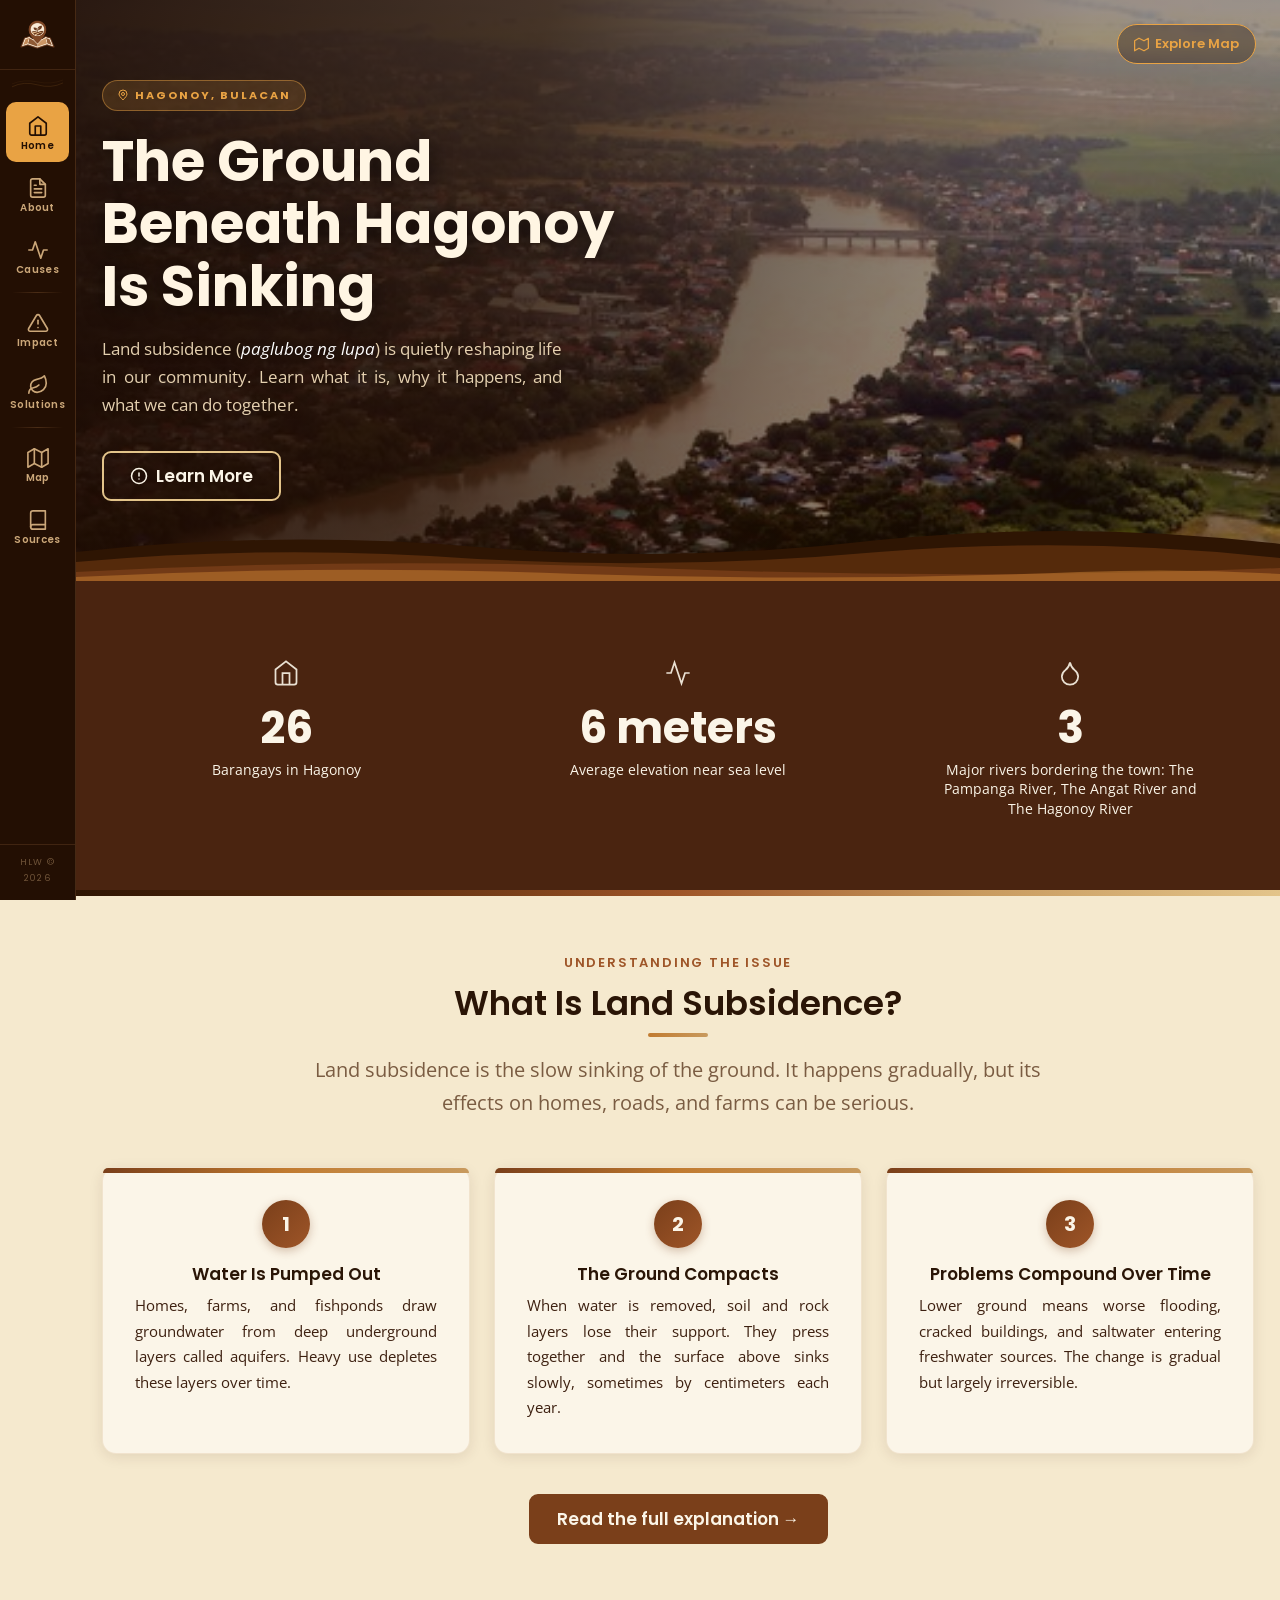
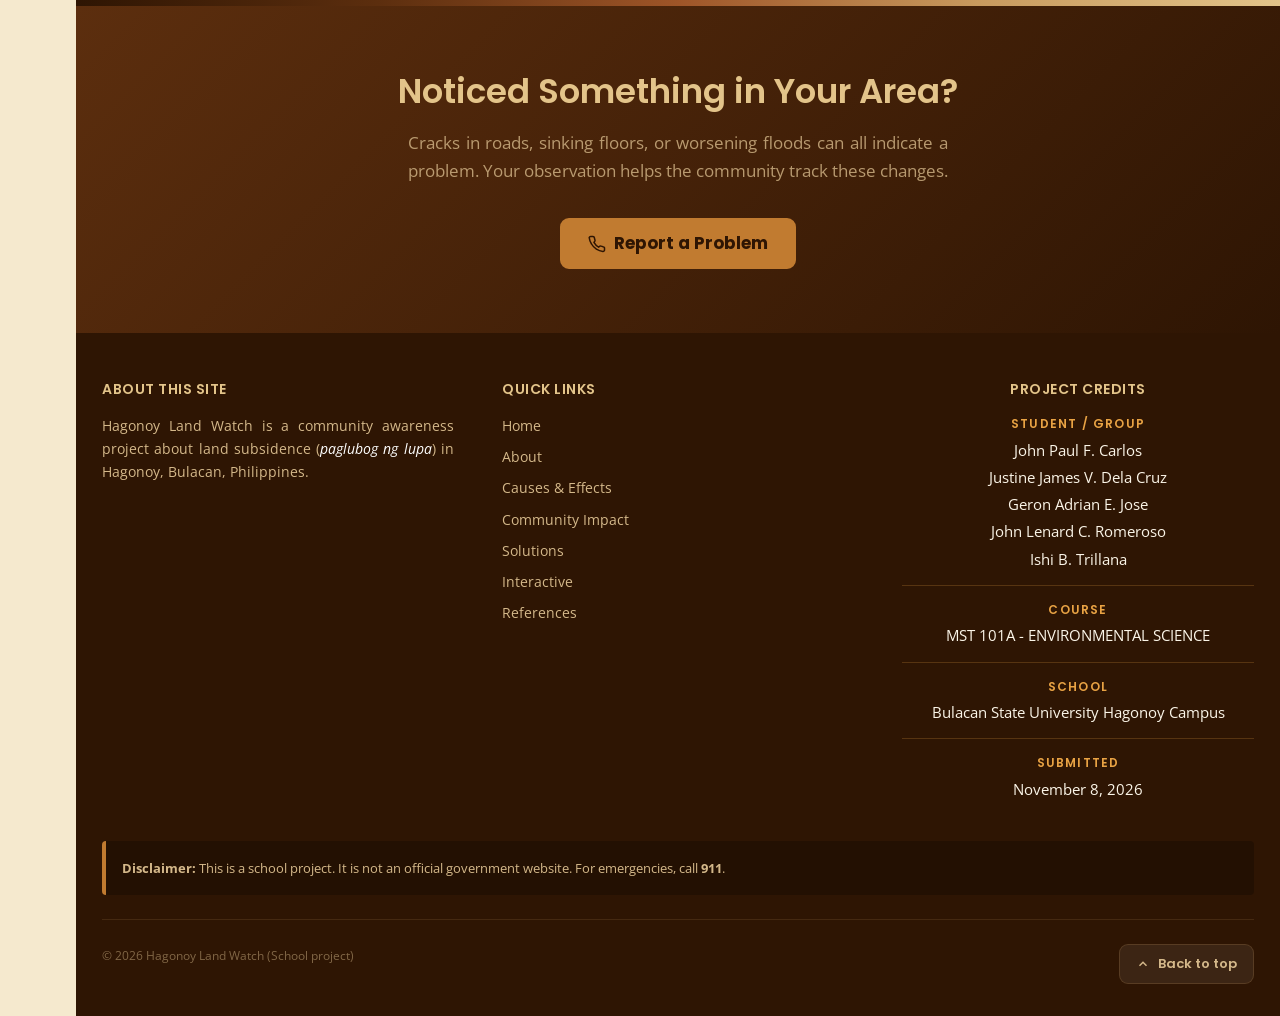
==== index.html @ 9269ed56 "Initial commit of Hagonoy Land Watch" ====
<!DOCTYPE html>
<html lang="en">

<head>
  <meta charset="UTF-8">
  <meta name="viewport" content="width=device-width, initial-scale=1.0">
  <meta name="description"
    content="Learn about land subsidence in Hagonoy, Bulacan, including barangay vulnerability, causes, community impact, and solutions.">
  <meta property="og:title" content="Hagonoy Land Watch">
  <meta property="og:description"
    content="A community awareness site about land subsidence (paglubog ng lupa) in Hagonoy, Bulacan. School project.">
  <meta property="og:type" content="website">
  <title>Home (Hagonoy Land Watch)</title>
 <link rel="icon" type="image/png" href="assets/icon.png">
  <link rel="preconnect" href="https://fonts.googleapis.com">
  <link rel="preconnect" href="https://fonts.gstatic.com" crossorigin>
  <link
    href="https://fonts.googleapis.com/css2?family=Open+Sans:ital,wght@0,400;0,600;0,700;1,400&family=Poppins:wght@500;600;700&display=swap"
    rel="stylesheet">
  <link rel="stylesheet" href="css/base.css">
  <link rel="stylesheet" href="css/layout.css">
  <link rel="stylesheet" href="css/components.css">
  <link rel="stylesheet" href="css/pages.css">
  <style>
    .quick-facts-band .quick-facts {
      display: grid !important;
      grid-template-columns: repeat(3, minmax(0, 1fr));
      gap: 32px;
      justify-content: center;
      justify-items: center;
      align-items: start;
      text-align: center;
      max-width: 1000px;
      margin-inline: auto;
    }

    .quick-facts-band .quick-fact-item {
      display: flex !important;
      flex-direction: column;
      align-items: center;
      justify-content: flex-start;
      text-align: center;
      width: 100%;
      margin: 0;
    }

    .quick-facts-band .quick-fact-icon {
      display: flex;
      justify-content: center;
      align-items: center;
      margin-inline: auto;
    }

    .quick-facts-band .quick-fact-number,
    .quick-facts-band .quick-fact-label {
      display: block;
      width: 100%;
      text-align: center;
    }

    .quick-facts-band .quick-fact-label {
      max-width: 280px;
      margin-inline: auto;
    }

    @media (max-width: 767px) {
      .quick-facts-band .quick-facts {
        grid-template-columns: 1fr;
        gap: 28px;
      }
    }

    .section-header--center,
    .section-header--center h2,
    .section-header--center .eyebrow {
      text-align: center;
    }

    .section-header--center .lead,
    .section-header--center .lead--wide {
      max-width: 760px;
      margin-inline: auto;
      text-align: center;
    }

    .section-header--center .amber-bar {
      margin-inline: auto;
    }

    .site-footer .footer-col--credits,
    .site-footer .footer-col--credits .footer-heading,
    .site-footer .footer-col--credits .footer-credits,
    .site-footer .footer-col--credits .footer-credits dt,
    .site-footer .footer-col--credits .footer-credits dd {
      text-align: center !important;
    }

    .site-footer .footer-col--credits .credit-name {
      display: block;
      margin: 0 0 4px;
    }

    .site-footer .footer-col--credits .credit-name:last-child {
      margin-bottom: 0;
    }
  </style>
</head>

<body>
  <a class="skip-link" href="#main-content">Skip to main content</a>

  <nav class="site-nav-rail" aria-label="Main navigation">
    <a href="index.html" class="nav-rail-brand" aria-label="Hagonoy Land Watch (Home)">
   <img class="nav-rail-brand-icon" src="assets/icon.png" alt="" width="40" height="40">
        <rect x="4" y="22" width="24" height="4" rx="2" fill="#7A3F1A" />
        <rect x="4" y="17" width="24" height="4" rx="2" fill="#9E5528" />
        <rect x="4" y="12" width="24" height="4" rx="2" fill="#C17B30" />
        <path d="M8 12 Q16 4 24 12" stroke="#E9A344" stroke-width="1.5" fill="none" stroke-linecap="round" />
        <path d="M11 12 Q16 7 21 12" stroke="#E9A344" stroke-width="1" fill="none" stroke-linecap="round"
          opacity="0.6" />
      </svg>
      <span class="nav-rail-brand-text">Hagonoy<br>Land Watch</span>
    </a>

    <div class="nav-rail-geo" aria-hidden="true">
      <svg viewBox="0 0 56 12" fill="none" xmlns="http://www.w3.org/2000/svg">
        <path d="M2 9 Q14 3 28 7 Q42 11 54 5" stroke="#E9A344" stroke-width="0.7" opacity="0.5" fill="none" />
        <path d="M2 6 Q14 1 28 4 Q42 7 54 2" stroke="#E9A344" stroke-width="0.5" opacity="0.3" fill="none" />
      </svg>
    </div>

    <div class="nav-rail-items">
      <a href="index.html" class="nav-rail-item" aria-current="page" aria-label="Home">
        <svg width="22" height="22" viewBox="0 0 24 24" fill="none" stroke="currentColor" stroke-width="1.8"
          stroke-linecap="round" stroke-linejoin="round" aria-hidden="true" focusable="false">
          <path d="M3 9l9-7 9 7v11a2 2 0 0 1-2 2H5a2 2 0 0 1-2-2z" />
          <polyline points="9 22 9 12 15 12 15 22" />
        </svg>
        <span class="nav-rail-label">Home</span>
      </a>
      <a href="about.html" class="nav-rail-item" aria-label="About Land Subsidence">
        <svg width="22" height="22" viewBox="0 0 24 24" fill="none" stroke="currentColor" stroke-width="1.8"
          stroke-linecap="round" stroke-linejoin="round" aria-hidden="true" focusable="false">
          <path d="M14 2H6a2 2 0 0 0-2 2v16a2 2 0 0 0 2 2h12a2 2 0 0 0 2-2V8z" />
          <polyline points="14 2 14 8 20 8" />
          <line x1="16" y1="13" x2="8" y2="13" />
          <line x1="16" y1="17" x2="8" y2="17" />
          <polyline points="10 9 9 9 8 9" />
        </svg>
        <span class="nav-rail-label">About</span>
      </a>
      <a href="causes-effects.html" class="nav-rail-item" aria-label="Causes and Effects">
        <svg width="22" height="22" viewBox="0 0 24 24" fill="none" stroke="currentColor" stroke-width="1.8"
          stroke-linecap="round" stroke-linejoin="round" aria-hidden="true" focusable="false">
          <polyline points="22 12 18 12 15 21 9 3 6 12 2 12" />
        </svg>
        <span class="nav-rail-label">Causes</span>
      </a>
      <div class="nav-rail-divider" aria-hidden="true"></div>
      <a href="community-impact.html" class="nav-rail-item" aria-label="Community Impact">
        <svg width="22" height="22" viewBox="0 0 24 24" fill="none" stroke="currentColor" stroke-width="1.8"
          stroke-linecap="round" stroke-linejoin="round" aria-hidden="true" focusable="false">
          <path d="M10.29 3.86L1.82 18a2 2 0 0 0 1.71 3h16.94a2 2 0 0 0 1.71-3L13.71 3.86a2 2 0 0 0-3.42 0z" />
          <line x1="12" y1="9" x2="12" y2="13" />
          <line x1="12" y1="17" x2="12.01" y2="17" />
        </svg>
        <span class="nav-rail-label">Impact</span>
      </a>
      <a href="solutions.html" class="nav-rail-item" aria-label="Solutions">
        <svg width="22" height="22" viewBox="0 0 24 24" fill="none" stroke="currentColor" stroke-width="1.8"
          stroke-linecap="round" stroke-linejoin="round" aria-hidden="true" focusable="false">
          <path d="M11 20A7 7 0 0 1 9.8 6.1C15.5 5 17 4.48 19 2c1 2 2 4.18 2 8 0 5.5-4.78 10-10 10z" />
          <path d="M2 21c0-3 1.85-5.36 5.08-6C9.5 14.52 12 13 13 12" />
        </svg>
        <span class="nav-rail-label">Solutions</span>
      </a>
      <div class="nav-rail-divider" aria-hidden="true"></div>
      <a href="interactive.html" class="nav-rail-item" aria-label="Interactive Map and Quiz">
        <svg width="22" height="22" viewBox="0 0 24 24" fill="none" stroke="currentColor" stroke-width="1.8"
          stroke-linecap="round" stroke-linejoin="round" aria-hidden="true" focusable="false">
          <polygon points="1 6 1 22 8 18 16 22 23 18 23 2 16 6 8 2 1 6" />
          <line x1="8" y1="2" x2="8" y2="18" />
          <line x1="16" y1="6" x2="16" y2="22" />
        </svg>
        <span class="nav-rail-label">Map</span>
      </a>
      <a href="references.html" class="nav-rail-item" aria-label="References and Sources">
        <svg width="22" height="22" viewBox="0 0 24 24" fill="none" stroke="currentColor" stroke-width="1.8"
          stroke-linecap="round" stroke-linejoin="round" aria-hidden="true" focusable="false">
          <path d="M4 19.5A2.5 2.5 0 0 1 6.5 17H20" />
          <path d="M6.5 2H20v20H6.5A2.5 2.5 0 0 1 4 19.5v-15A2.5 2.5 0 0 1 6.5 2z" />
        </svg>
        <span class="nav-rail-label">Sources</span>
      </a>
    </div>

    <div class="nav-rail-footer">
      <span class="nav-rail-footer-text">HLW © 2026</span>
    </div>
  </nav>

  <header class="site-topbar" role="banner">
    <div class="topbar-inner">
      <a href="index.html" class="topbar-site-name" aria-label="Hagonoy Land Watch (Home)">
        <svg width="24" height="24" viewBox="0 0 32 32" fill="none" aria-hidden="true" focusable="false">
          <rect x="4" y="22" width="24" height="4" rx="2" fill="#7A3F1A" />
          <rect x="4" y="17" width="24" height="4" rx="2" fill="#9E5528" />
          <rect x="4" y="12" width="24" height="4" rx="2" fill="#C17B30" />
          <path d="M8 12 Q16 4 24 12" stroke="#E9A344" stroke-width="1.5" fill="none" stroke-linecap="round" />
        </svg>
        Hagonoy Land Watch
      </a>
      <button class="nav-menu-btn" id="nav-menu-btn" aria-expanded="false" aria-controls="nav-drawer"
        aria-label="Open navigation menu">
        <svg width="18" height="18" viewBox="0 0 24 24" fill="none" stroke="currentColor" stroke-width="2"
          stroke-linecap="round" aria-hidden="true">
          <line x1="3" y1="6" x2="21" y2="6" />
          <line x1="3" y1="12" x2="21" y2="12" />
          <line x1="3" y1="18" x2="21" y2="18" />
        </svg>
        Menu
      </button>
    </div>
  </header>

  <div class="nav-drawer-overlay" id="nav-drawer-overlay" aria-hidden="true"></div>

  <nav class="nav-drawer" id="nav-drawer" aria-label="Main navigation" aria-hidden="true">
    <div class="nav-drawer-header">
      <a href="index.html" class="nav-drawer-brand" aria-label="Hagonoy Land Watch (Home)">
        <svg width="22" height="22" viewBox="0 0 32 32" fill="none" aria-hidden="true">
          <rect x="4" y="22" width="24" height="4" rx="2" fill="#7A3F1A" />
          <rect x="4" y="17" width="24" height="4" rx="2" fill="#9E5528" />
          <rect x="4" y="12" width="24" height="4" rx="2" fill="#C17B30" />
          <path d="M8 12 Q16 4 24 12" stroke="#E9A344" stroke-width="1.5" fill="none" />
        </svg>
        Hagonoy Land Watch
      </a>
      <button class="nav-drawer-close" id="nav-drawer-close" aria-label="Close navigation menu">
        <svg width="18" height="18" viewBox="0 0 24 24" fill="none" stroke="currentColor" stroke-width="2.2"
          stroke-linecap="round" aria-hidden="true">
          <line x1="18" y1="6" x2="6" y2="18" />
          <line x1="6" y1="6" x2="18" y2="18" />
        </svg>
      </button>
    </div>
    <div class="nav-drawer-items">
      <a href="index.html" class="nav-drawer-item" aria-current="page">
        <svg width="20" height="20" viewBox="0 0 24 24" fill="none" stroke="currentColor" stroke-width="1.8"
          stroke-linecap="round" stroke-linejoin="round" aria-hidden="true">
          <path d="M3 9l9-7 9 7v11a2 2 0 0 1-2 2H5a2 2 0 0 1-2-2z" />
          <polyline points="9 22 9 12 15 12 15 22" />
        </svg>
        Home
      </a>
      <a href="about.html" class="nav-drawer-item">
        <svg width="20" height="20" viewBox="0 0 24 24" fill="none" stroke="currentColor" stroke-width="1.8"
          stroke-linecap="round" stroke-linejoin="round" aria-hidden="true">
          <path d="M14 2H6a2 2 0 0 0-2 2v16a2 2 0 0 0 2 2h12a2 2 0 0 0 2-2V8z" />
          <polyline points="14 2 14 8 20 8" />
          <line x1="16" y1="13" x2="8" y2="13" />
          <line x1="16" y1="17" x2="8" y2="17" />
        </svg>
        About
      </a>
      <a href="causes-effects.html" class="nav-drawer-item">
        <svg width="20" height="20" viewBox="0 0 24 24" fill="none" stroke="currentColor" stroke-width="1.8"
          stroke-linecap="round" stroke-linejoin="round" aria-hidden="true">
          <polyline points="22 12 18 12 15 21 9 3 6 12 2 12" />
        </svg>
        Causes
      </a>
      <a href="community-impact.html" class="nav-drawer-item">
        <svg width="20" height="20" viewBox="0 0 24 24" fill="none" stroke="currentColor" stroke-width="1.8"
          stroke-linecap="round" stroke-linejoin="round" aria-hidden="true">
          <path d="M10.29 3.86L1.82 18a2 2 0 0 0 1.71 3h16.94a2 2 0 0 0 1.71-3L13.71 3.86a2 2 0 0 0-3.42 0z" />
          <line x1="12" y1="9" x2="12" y2="13" />
          <line x1="12" y1="17" x2="12.01" y2="17" />
        </svg>
        Impact
      </a>
      <a href="solutions.html" class="nav-drawer-item">
        <svg width="20" height="20" viewBox="0 0 24 24" fill="none" stroke="currentColor" stroke-width="1.8"
          stroke-linecap="round" stroke-linejoin="round" aria-hidden="true">
          <path d="M11 20A7 7 0 0 1 9.8 6.1C15.5 5 17 4.48 19 2c1 2 2 4.18 2 8 0 5.5-4.78 10-10 10z" />
          <path d="M2 21c0-3 1.85-5.36 5.08-6C9.5 14.52 12 13 13 12" />
        </svg>
        Solutions
      </a>
      <a href="interactive.html" class="nav-drawer-item">
        <svg width="20" height="20" viewBox="0 0 24 24" fill="none" stroke="currentColor" stroke-width="1.8"
          stroke-linecap="round" stroke-linejoin="round" aria-hidden="true">
          <polygon points="1 6 1 22 8 18 16 22 23 18 23 2 16 6 8 2 1 6" />
          <line x1="8" y1="2" x2="8" y2="18" />
          <line x1="16" y1="6" x2="16" y2="22" />
        </svg>
        Map &amp; Quiz
      </a>
      <a href="references.html" class="nav-drawer-item">
        <svg width="20" height="20" viewBox="0 0 24 24" fill="none" stroke="currentColor" stroke-width="1.8"
          stroke-linecap="round" stroke-linejoin="round" aria-hidden="true">
          <path d="M4 19.5A2.5 2.5 0 0 1 6.5 17H20" />
          <path d="M6.5 2H20v20H6.5A2.5 2.5 0 0 1 4 19.5v-15A2.5 2.5 0 0 1 6.5 2z" />
        </svg>
        Sources
      </a>
    </div>
    <div class="nav-drawer-footer">Hagonoy Land Watch (School Project)</div>
  </nav>

  <main id="main-content">

    <section class="hero home-hero" aria-label="Introduction">
      <div class="hero-bg-image" aria-hidden="true">
        <img src="images/hagonoy-aerial.jpg" alt="" loading="eager">
      </div>

      <div class="hero-bg-overlay" aria-hidden="true"></div>

      <div class="hero-contours" aria-hidden="true"></div>

      <div class="hero-corner-cta">
        <a href="interactive.html#vulnerability-map" class="btn btn-cta btn-sm">
          <svg width="15" height="15" viewBox="0 0 24 24" fill="none" stroke="currentColor" stroke-width="2"
            stroke-linecap="round" stroke-linejoin="round" aria-hidden="true">
            <polygon points="1 6 1 22 8 18 16 22 23 18 23 2 16 6 8 2 1 6" />
          </svg>
          Explore Map
        </a>
      </div>

      <div class="container">
        <div class="hero-content">
          <span class="hero-tag">
            <svg width="12" height="12" viewBox="0 0 24 24" fill="none" stroke="currentColor" stroke-width="2"
              aria-hidden="true">
              <circle cx="12" cy="10" r="3" />
              <path d="M12 21.7C17.3 17 20 13 20 10a8 8 0 1 0-16 0c0 3 2.7 6.9 8 11.7z" />
            </svg>
            Hagonoy, Bulacan
          </span>
          <h1>The Ground Beneath Hagonoy Is Sinking</h1>
          <p class="lead">Land subsidence (<span lang="fil" style="color:#ffffff;">paglubog ng lupa</span>) is quietly reshaping life in our
            community. Learn what it is, why it happens, and what we can do together.</p>
          <div class="hero-actions">

            <a href="about.html" class="btn btn-outline-white">
              <svg width="18" height="18" viewBox="0 0 24 24" fill="none" stroke="currentColor" stroke-width="2"
                stroke-linecap="round" stroke-linejoin="round" aria-hidden="true" focusable="false">
                <circle cx="12" cy="12" r="10" />
                <line x1="12" y1="8" x2="12" y2="12" />
                <line x1="12" y1="16" x2="12.01" y2="16" />
              </svg>
              Learn More
            </a>
          </div>
        </div>
      </div>

      <div class="hero-terrain" aria-hidden="true">
        <svg viewBox="0 0 1200 80" preserveAspectRatio="none" xmlns="http://www.w3.org/2000/svg">
          <path d="M0,80 L0,50 Q200,28 400,45 Q600,62 800,38 Q1000,18 1200,42 L1200,80 Z" fill="#2E1503" />
          <path d="M0,80 L0,60 Q200,42 400,57 Q600,68 800,50 Q1000,34 1200,56 L1200,80 Z" fill="#5C2E0E"
            opacity="0.85" />
          <path d="M0,80 L0,70 Q300,54 600,67 Q900,78 1200,66 L1200,80 Z" fill="#7A3F1A" opacity="0.80" />
          <path d="M0,80 L0,75 Q250,62 500,72 Q750,80 1000,70 Q1100,66 1200,72 L1200,80 Z" fill="#C17B30"
            opacity="0.55" />
        </svg>
      </div>
    </section>

    <section class="quick-facts-band" aria-label="Key facts about Hagonoy">
      <div class="container">
        <div class="quick-facts" role="list">
          <div class="quick-fact-item fade-in" role="listitem">
            <div class="quick-fact-icon" aria-hidden="true">
              <svg width="28" height="28" viewBox="0 0 24 24" fill="none" stroke="currentColor" stroke-width="1.5">
                <path d="M3 9l9-7 9 7v11a2 2 0 0 1-2 2H5a2 2 0 0 1-2-2z" />
                <polyline points="9 22 9 12 15 12 15 22" />
              </svg>
            </div>
            <span class="quick-fact-number">26</span>
            <span class="quick-fact-label">Barangays in Hagonoy</span>
          </div>
          <div class="quick-fact-item fade-in" role="listitem">
            <div class="quick-fact-icon" aria-hidden="true">
              <svg width="28" height="28" viewBox="0 0 24 24" fill="none" stroke="currentColor" stroke-width="1.5">
                <polyline points="22 12 18 12 15 21 9 3 6 12 2 12" />
              </svg>
            </div>
            <span class="quick-fact-number">6 meters</span>
            <span class="quick-fact-label">Average elevation near sea level</span>
          </div>
          <div class="quick-fact-item fade-in" role="listitem">
            <div class="quick-fact-icon" aria-hidden="true">
              <svg width="28" height="28" viewBox="0 0 24 24" fill="none" stroke="currentColor" stroke-width="1.5">
                <path
                  d="M12 22a7 7 0 0 0 7-7c0-2-1-3.9-3-5.5s-3.5-4-4-6.5c-.5 2.5-2 4.9-4 6.5C6 11.1 5 13 5 15a7 7 0 0 0 7 7z" />
              </svg>
            </div>
            <span class="quick-fact-number">3</span>
            <span class="quick-fact-label">Major rivers bordering the town: The Pampanga River, The Angat River and The Hagonoy River</span>
          </div>
        </div>
      </div>
    </section>

    <span class="soil-divider" aria-hidden="true"></span>

    <section class="section bg-parchment" aria-labelledby="what-is-heading">
      <div class="container">
        <div class="section-header section-header--center">
          <span class="eyebrow">Understanding the issue</span>
          <h2 id="what-is-heading">What Is Land Subsidence?</h2>
          <span class="amber-bar" aria-hidden="true"></span>
          <p class="lead lead--wide">Land subsidence is the slow sinking of the ground. It happens gradually, but its
            effects on homes, roads, and farms can be serious.</p>
        </div>
        <div class="steps-grid">
          <div class="step-card fade-in">
            <span class="step-number" aria-hidden="true">1</span>
            <h3>Water Is Pumped Out</h3>
            <p>Homes, farms, and fishponds draw groundwater from deep underground layers called aquifers. Heavy use
              depletes these layers over time.</p>
          </div>
          <div class="step-card fade-in">
            <span class="step-number" aria-hidden="true">2</span>
            <h3>The Ground Compacts</h3>
            <p>When water is removed, soil and rock layers lose their support. They press together and the surface above
              sinks slowly, sometimes by centimeters each year.</p>
          </div>
          <div class="step-card fade-in">
            <span class="step-number" aria-hidden="true">3</span>
            <h3>Problems Compound Over Time</h3>
            <p>Lower ground means worse flooding, cracked buildings, and saltwater entering freshwater sources. The
              change is gradual but largely irreversible.</p>
          </div>
        </div>
        <div style="text-align:center;margin-top:var(--sp-40,40px);">
          <a href="about.html" class="btn btn-primary">Read the full explanation →</a>
        </div>
      </div>
    </section>

    <span class="soil-divider" aria-hidden="true"></span>

    <section class="cta-band" aria-labelledby="cta-heading">
      <div class="container">
        <h2 id="cta-heading">Noticed Something in Your Area?</h2>
        <p>Cracks in roads, sinking floors, or worsening floods can all indicate a problem. Your observation helps the
          community track these changes.</p>
        <a href="interactive.html#report" class="btn btn-cta">
          <svg width="18" height="18" viewBox="0 0 24 24" fill="none" stroke="currentColor" stroke-width="2"
            stroke-linecap="round" stroke-linejoin="round" aria-hidden="true" focusable="false">
            <path
              d="M22 16.92v3a2 2 0 0 1-2.18 2 19.79 19.79 0 0 1-8.63-3.07A19.5 19.5 0 0 1 4.69 12 19.79 19.79 0 0 1 1.6 3.44 2 2 0 0 1 3.57 2h3a2 2 0 0 1 2 1.72c.127.96.361 1.903.7 2.81a2 2 0 0 1-.45 2.11L7.91 9.91a16 16 0 0 0 6.29 6.29l.91-.91a2 2 0 0 1 2.11-.45c.907.339 1.85.573 2.81.7A2 2 0 0 1 22 16.92z" />
          </svg>
          Report a Problem
        </a>
      </div>
    </section>

  </main>

  <footer class="site-footer" role="contentinfo">
    <div class="container">
      <div class="footer-grid">
        <div class="footer-col">
          <h3>About This Site</h3>
          <p>Hagonoy Land Watch is a community awareness project about land subsidence (<span lang="fil">paglubog ng
              lupa</span>) in Hagonoy, Bulacan, Philippines.</p>
        </div>
        <div class="footer-col">
          <h3>Quick Links</h3>
          <ul>
            <li><a href="index.html">Home</a></li>
            <li><a href="about.html">About</a></li>
            <li><a href="causes-effects.html">Causes &amp; Effects</a></li>
            <li><a href="community-impact.html">Community Impact</a></li>
            <li><a href="solutions.html">Solutions</a></li>
            <li><a href="interactive.html">Interactive</a></li>
            <li><a href="references.html">References</a></li>
          </ul>
        </div>
        <div class="footer-col footer-col--credits">
          <h3 class="footer-heading">Project Credits</h3>
          <dl class="footer-credits">
            <dt>Student / Group</dt>
            <dd class="verify">
              <span class="credit-name">John Paul F. Carlos</span>
              <span class="credit-name">Justine James V. Dela Cruz</span>
              <span class="credit-name">Geron Adrian E. Jose</span>
              <span class="credit-name">John Lenard C. Romeroso</span>
              <span class="credit-name">Ishi B. Trillana</span>
            </dd>
            <dt>Course</dt>
            <dd class="verify">MST 101A - ENVIRONMENTAL SCIENCE</dd>
            <dt>School</dt>
            <dd class="verify">Bulacan State University Hagonoy Campus</dd>
            <dt>Submitted</dt>
            <dd class="verify">November 8, 2026</dd>
          </dl>
        </div>
      </div>
      <div class="footer-disclaimer" role="note">
        <strong>Disclaimer:</strong> This is a school project. It is not an official government website. For
        emergencies, call <strong>911</strong>.
      </div>
      <div class="footer-bottom">
        <p class="footer-copy">&copy; 2026 Hagonoy Land Watch (School project)</p>
        <a href="#main-content" class="back-to-top" aria-label="Back to top">
          <svg width="14" height="14" viewBox="0 0 24 24" fill="none" stroke="currentColor" stroke-width="2.5"
            aria-hidden="true" focusable="false">
            <polyline points="18 15 12 9 6 15" />
          </svg>
          Back to top
        </a>
      </div>
    </div>
  </footer>

  <script src="js/main.js" defer></script>
</body>

</html>
---- css/base.css ----
@import url('https://fonts.googleapis.com/css2?family=Open+Sans:ital,wght@0,400;0,600;0,700;1,400&family=Poppins:wght@500;600;700&display=swap');


:root {

  
  --color-soil-dark:       #2E1503;   
  --color-soil:            #5C2E0E;   
  --color-soil-warm:       #7A3F1A;   
  --color-clay:            #9E5528;   
  --color-sand:            #C89A5E;   
  --color-sand-light:      #E3C48A;   
  --color-sand-pale:       #EDD9A3;   
  --color-parchment:       #F5E9CE;   
  --color-cream:           #FBF5E8;   
  --color-white:           #FFFFFF;

  
  --color-terracotta:      #B5390A;
  --color-terracotta-deep: #8C2A06;
  --color-terracotta-tint: #F5DDD5;

  
  --color-earth-green:     #4A7C59;
  --color-green-mid:       #5D8A6A;
  --color-green-dark:      #3A6347;
  --color-green-tint:      #DFF0E4;


  --color-nav-bg:          #230F03;   
  --color-nav-border:      #6B4526;   
  --color-nav-text:        #CBA779;   
  --color-nav-icon:        #CBA779;   
  --color-nav-hover-bg:    rgba(233,163,68,0.10);
  --color-nav-active-bg:   #E9A344;   
  --color-nav-active-text: #230F03;   
  --color-page-bg:         #F6EBD2;   
  --color-hero-overlay:    rgba(35,15,3,0.55);
  --color-gold-bright:     #E9A344;
  --color-gold-dim:        #CBA779;

  
  --color-amber:           #C17B30;
  --color-amber-light:     #E9A344;   
  --color-amber-hover:     #B8711F;
  --color-amber-pressed:   #9A5E18;
  --color-amber-tint:      #F5E2C0;

  
  --color-risk-high:       #B5390A;
  --color-risk-moderate:   #C17B30;
  --color-risk-low:        #4A7C59;
  --color-risk-none:       #7A6A58;

  
  --color-text-dark:       #2A1506;   
  --color-text-body:       #3D2010;   
  --color-text-muted:      #7A5C42;   
  --color-text-light:      #E3C48A;   
  --color-text-footer:     #D4B88A;

  
  --color-input-border:    #9E7050;
  --color-error:           #B42318;
  --color-neutral:         #7A6A58;
  --color-verify-bg:       #FFFF99;
  --color-verify-border:   #C8A800;
  --color-sand-border:     #C89A5E;

  
  --color-mist-blue:       #E6F1F5;

  
  --focus-ring-light:      3px solid #C17B30;
  --focus-ring-dark:       3px solid #DFA255;
  --focus-offset:          2px;

  
  --font-heading:  'Poppins', Arial, sans-serif;
  --font-body:     'Open Sans', Arial, sans-serif;

  
  --fs-hero-h1:    clamp(32px, 5vw, 54px);
  --fs-page-h1:    clamp(28px, 3.5vw, 42px);
  --fs-h2:         clamp(24px, 3vw, 34px);
  --fs-h3:         clamp(18px, 2vw, 22px);
  --fs-card-title: clamp(17px, 1.5vw, 20px);
  --fs-body:       17px;
  --fs-lead:       clamp(17px, 1.8vw, 20px);
  --fs-eyebrow:    13px;
  --fs-btn:        clamp(16px, 1.5vw, 17px);
  --fs-nav:        10px;         
  --fs-stat:       clamp(34px, 3.5vw, 44px);
  --fs-helper:     14px;

  
  --sp-4:    4px;
  --sp-8:    8px;
  --sp-10:   10px;
  --sp-12:   12px;
  --sp-14:   14px;
  --sp-16:   16px;
  --sp-20:   20px;
  --sp-24:   24px;
  --sp-32:   32px;
  --sp-40:   40px;
  --sp-48:   48px;
  --sp-64:   64px;
  --sp-80:   80px;

  
  --sec-pad:       72px;
  --sec-pad-tab:   52px;
  --sec-pad-mob:   36px;

  
  --container-max:   1200px;
  --container-pad:   24px;

  
  --nav-rail-w:      76px;       
  --nav-rail-w-exp:  240px;      
  --topbar-h:        56px;       
  --bottomnav-h:     0px;        
  --subnav-h:        52px;
  --scroll-offset:   88px;

  
  --card-radius:     14px;
  --radius-card:     14px;   
  --card-shadow:     0 3px 14px rgba(61,32,10,0.10);
  --shadow-card:     0 3px 14px rgba(61,32,10,0.10);  
  --card-shadow-hover: 0 7px 22px rgba(61,32,10,0.17);

  
  --btn-radius:      9px;
  --btn-pad-y:       13px;
  --btn-pad-x:       26px;
  --btn-min-h:       48px;

  
  --input-radius:    9px;
  --input-border:    2px solid var(--color-input-border);
  --input-min-h:     48px;

  
  --trans-hover:     0.2s ease;
  --trans-fade:      0.4s ease;

  
  --amber-bar-w:  60px;
  --amber-bar-h:  4px;
}


@media (prefers-reduced-motion: reduce) {
  :root { --trans-hover: 0s; --trans-fade: 0s; }
  *, *::before, *::after {
    animation-duration: 0.01ms !important;
    transition-duration: 0.01ms !important;
    scroll-behavior: auto !important;
  }
}
@media (prefers-reduced-motion: no-preference) {
  html { scroll-behavior: smooth; }
}


*, *::before, *::after { box-sizing: border-box; margin: 0; padding: 0; }
html { font-size: 100%; -webkit-text-size-adjust: 100%; }
body {
  font-family: var(--font-body);
  font-size: var(--fs-body);
  color: var(--color-text-body);
  background-color: var(--color-parchment);
  line-height: 1.7;
  -webkit-font-smoothing: antialiased;
  
  padding-left: var(--nav-rail-w);
  padding-top: 0;
  padding-bottom: 0;
  transition: padding-left 0.25s ease;
}

@media (max-width: 1023px) {
  body {
    padding-left: 0;
    padding-top: var(--topbar-h);
  }
}


.skip-link {
  position: fixed;
  top: -9999px;
  left: var(--sp-16);
  z-index: 9999;
  background: var(--color-soil);
  color: var(--color-cream);
  padding: var(--sp-8) var(--sp-24);
  border-radius: 0 0 var(--btn-radius) var(--btn-radius);
  font-family: var(--font-heading);
  font-weight: 600;
  font-size: 15px;
  text-decoration: none;
}
.skip-link:focus { top: var(--topbar-h); }


h1, h2, h3, h4, h5, h6 {
  font-family: var(--font-heading);
  line-height: 1.25;
  color: var(--color-text-dark);
}
h1 { font-size: var(--fs-page-h1); font-weight: 700; }
h2 { font-size: var(--fs-h2);      font-weight: 600; }
h3 { font-size: var(--fs-h3);      font-weight: 600; }

p { max-width: 70ch; margin-bottom: var(--sp-16); text-align: justify; }
p:last-child { margin-bottom: 0; }

.lead,
.section-intro,
.page-header-desc,
.solution-desc,
.callout,
.warning-item,
.ref-citation,
.footer-copy,
.footer-text,
.footer-disclaimer {
  text-align: justify;
}

a { color: var(--color-soil-warm); text-decoration: underline; transition: color var(--trans-hover); }
a:hover { color: var(--color-soil); }
a:focus-visible { outline: var(--focus-ring-light); outline-offset: var(--focus-offset); border-radius: 2px; }

ul, ol { padding-left: var(--sp-24); }
li { margin-bottom: var(--sp-8); }
img { max-width: 100%; height: auto; display: block; }


[lang="fil"] { font-style: italic; color: var(--color-text-muted); }


.eyebrow {
  display: block;
  font-family: var(--font-heading);
  font-size: var(--fs-eyebrow);
  font-weight: 600;
  letter-spacing: 1.8px;
  text-transform: uppercase;
  color: var(--color-clay);
  margin-bottom: var(--sp-8);
}


.amber-bar {
  display: block;
  width: var(--amber-bar-w);
  height: var(--amber-bar-h);
  background: linear-gradient(90deg, var(--color-amber), var(--color-sand));
  border-radius: 2px;
  margin: var(--sp-8) 0 var(--sp-16);
}
.section-header--center .amber-bar { margin-left: auto; margin-right: auto; }


.lead {
  font-size: var(--fs-lead);
  color: var(--color-text-muted);
  line-height: 1.65;
  max-width: 68ch;
}


.verify {
  background: var(--color-verify-bg);
  outline: 2px solid var(--color-verify-border);
  padding: 1px 4px;
  border-radius: 3px;
  font-weight: 600;
}


:focus-visible { outline: var(--focus-ring-light); outline-offset: var(--focus-offset); }


.sr-only {
  position: absolute; width: 1px; height: 1px;
  padding: 0; margin: -1px; overflow: hidden;
  clip: rect(0,0,0,0); white-space: nowrap; border: 0;
}


[id] { scroll-margin-top: var(--scroll-offset); }


.img-placeholder {
  width: 100%;
  background: linear-gradient(135deg, var(--color-sand-pale) 0%, var(--color-parchment) 50%, var(--color-sand) 100%);
  border: 2px dashed var(--color-sand);
  border-radius: var(--card-radius);
  display: flex;
  flex-direction: column;
  align-items: center;
  justify-content: center;
  gap: var(--sp-8);
  color: var(--color-text-muted);
  font-family: var(--font-heading);
  font-size: 13px;
  font-weight: 500;
  text-align: center;
  padding: var(--sp-24);
  position: relative;
  overflow: hidden;
}


.img-placeholder-icon {
  width: 40px; height: 40px;
  color: var(--color-sand);
  position: relative; z-index: 1;
}
.img-placeholder span { position: relative; z-index: 1; }
.img-placeholder small {
  font-size: 11px;
  color: var(--color-sand);
  position: relative; z-index: 1;
}


@media (max-width: 767px) {
  :root { --fs-body: 16px; --fs-lead: 17px; --container-pad: 16px; }
}
@media (max-width: 360px) {
  :root { --container-pad: 12px; }
}
---- css/layout.css ----
.container {
  width: 100%;
  max-width: var(--container-max);
  margin-inline: auto;
  padding-inline: var(--container-pad);
}


.section { padding-block: var(--sec-pad); }


.bg-parchment  { background-color: var(--color-parchment); }
.bg-cream      { background-color: var(--color-cream); }
.bg-sand-pale  { background-color: var(--color-sand-pale); }
.bg-amber-tint { background-color: var(--color-amber-tint); }
.bg-green-tint { background-color: var(--color-green-tint); }
.bg-soil       { background-color: var(--color-soil); }
.bg-soil-dark  { background-color: var(--color-soil-dark); }


.site-nav-rail {
  position: fixed;
  top: 0; left: 0; bottom: 0;
  width: var(--nav-rail-w);   
  z-index: 300;
  background: var(--color-nav-bg);
  border-right: 1px solid rgba(107,69,38,0.50);
  display: flex;
  flex-direction: column;
  align-items: center;
  padding: 0;
  overflow: hidden;
}
.site-nav-rail::-webkit-scrollbar { display: none; }

.nav-rail-brand {
  display: flex;
  align-items: center;
  justify-content: center;
  width: 100%;
  height: 70px;
  flex-shrink: 0;
  text-decoration: none;
  border-bottom: 1px solid rgba(107,69,38,0.40);
}
.nav-rail-brand:focus-visible { outline: 3px solid var(--color-gold-bright); outline-offset: -3px; }
.nav-rail-brand-icon { flex-shrink: 0; width: 36px; height: 36px; }
.nav-rail-brand-text { display: none; }

.nav-rail-geo {
  width: 100%;
  padding: 8px 10px 4px;
  flex-shrink: 0;
  opacity: 0.35;
}
.nav-rail-geo svg { width: 100%; height: auto; display: block; }

.nav-rail-items {
  flex: 1;
  width: 100%;
  display: flex;
  flex-direction: column;
  align-items: stretch;
  gap: 2px;
  padding: 8px 6px 0;
  overflow-y: auto;
  scrollbar-width: none;
}
.nav-rail-items::-webkit-scrollbar { display: none; }

.nav-rail-item {
  display: flex;
  flex-direction: column;
  align-items: center;
  justify-content: center;
  gap: 4px;
  padding: 10px 4px 8px;
  border-radius: 10px;
  text-decoration: none;
  color: var(--color-nav-text);
  font-family: var(--font-heading);
  transition: background 0.18s ease, color 0.18s ease;
  min-height: 60px;
}
.nav-rail-item svg {
  flex-shrink: 0;
  width: 22px; height: 22px;
}
.nav-rail-label {
  font-size: 10px;
  font-weight: 600;
  letter-spacing: 0.3px;
  text-align: center;
  line-height: 1;
  white-space: nowrap;
  opacity: 1;
}

.nav-rail-item:hover {
  background: rgba(233,163,68,0.12);
  color: var(--color-sand-light);
}
.nav-rail-item[aria-current="page"] {
  background: var(--color-nav-active-bg);
  color: var(--color-nav-active-text);
}
.nav-rail-item[aria-current="page"]:hover {
  background: var(--color-nav-active-bg);
  color: var(--color-nav-active-text);
}
.nav-rail-item[aria-current="page"] svg { color: var(--color-nav-active-text); }
.nav-rail-item:focus-visible {
  outline: 3px solid var(--color-gold-bright);
  outline-offset: -3px;
}


.nav-rail-footer {
  width: 100%;
  padding: 10px 6px 14px;
  border-top: 1px solid rgba(107,69,38,0.40);
  flex-shrink: 0;
  display: flex;
  align-items: center;
  justify-content: center;
}
.nav-rail-footer-text {
  font-size: 9px;
  font-family: var(--font-heading);
  color: rgba(203,167,121,0.45);
  text-transform: uppercase;
  letter-spacing: 1.2px;
  text-align: center;
}

.nav-rail-divider {
  width: calc(100% - 12px);
  height: 1px;
  background: linear-gradient(90deg, transparent, rgba(107,69,38,0.55), transparent);
  margin: 4px 6px;
  flex-shrink: 0;
}

.site-topbar {
  display: none; 
}
@media (max-width: 1023px) {
  .site-topbar {
    display: flex;
    position: fixed;
    top: 0; left: 0; right: 0;
    z-index: 300;
    height: var(--topbar-h);
    background: var(--color-nav-bg);
    align-items: center;
    box-shadow: 0 2px 12px rgba(0,0,0,0.4);
    border-bottom: 1px solid var(--color-nav-border);
  }
  
  .site-nav-rail { display: none; }
}

.topbar-inner {
  display: flex;
  align-items: center;
  justify-content: space-between;
  width: 100%;
  padding-inline: var(--container-pad);
}
.topbar-site-name {
  display: flex;
  align-items: center;
  gap: 9px;
  font-family: var(--font-heading);
  font-weight: 700;
  font-size: 15px;
  color: var(--color-sand-light);
  text-decoration: none;
  letter-spacing: 0.2px;
}
.topbar-site-name:hover { color: var(--color-cream); }
.topbar-site-name svg { flex-shrink: 0; }

.nav-menu-btn {
  display: flex;
  align-items: center;
  gap: 7px;
  background: rgba(233,163,68,0.12);
  border: 1.5px solid rgba(233,163,68,0.3);
  border-radius: 8px;
  padding: 8px 14px;
  font-family: var(--font-heading);
  font-size: 13px;
  font-weight: 600;
  color: var(--color-gold-dim);
  cursor: pointer;
  transition: background 0.18s, color 0.18s, border-color 0.18s;
}
.nav-menu-btn:hover { background: rgba(233,163,68,0.2); color: var(--color-gold-bright); border-color: rgba(233,163,68,0.5); }
.nav-menu-btn:focus-visible { outline: 3px solid var(--color-gold-bright); outline-offset: 2px; }

.nav-drawer {
  position: fixed;
  top: 0; left: 0; bottom: 0;
  width: 280px;
  z-index: 400;
  background: var(--color-nav-bg);
  border-right: 1px solid var(--color-nav-border);
  display: flex;
  flex-direction: column;
  transform: translateX(-100%);
  transition: transform 0.28s ease;
}
.nav-drawer.is-open { transform: translateX(0); }
@media (prefers-reduced-motion: reduce) {
  .nav-drawer { transition: none; }
}

.nav-drawer-overlay {
  position: fixed;
  inset: 0;
  z-index: 399;
  background: rgba(0,0,0,0.55);
  opacity: 0;
  pointer-events: none;
  transition: opacity 0.28s ease;
}
.nav-drawer-overlay.is-visible {
  opacity: 1;
  pointer-events: auto;
}
@media (prefers-reduced-motion: reduce) {
  .nav-drawer-overlay { transition: none; }
}

.nav-drawer-header {
  display: flex;
  align-items: center;
  justify-content: space-between;
  padding: 14px 16px;
  border-bottom: 1px solid rgba(107,69,38,0.45);
  flex-shrink: 0;
}
.nav-drawer-brand {
  display: flex;
  align-items: center;
  gap: 10px;
  font-family: var(--font-heading);
  font-size: 14px;
  font-weight: 700;
  color: var(--color-sand-light);
  text-decoration: none;
}
.nav-drawer-close {
  background: rgba(233,163,68,0.10);
  border: 1.5px solid rgba(107,69,38,0.4);
  border-radius: 8px;
  width: 38px; height: 38px;
  display: flex; align-items: center; justify-content: center;
  color: var(--color-gold-dim);
  cursor: pointer;
  transition: background 0.18s, color 0.18s;
  flex-shrink: 0;
}
.nav-drawer-close:hover { background: rgba(233,163,68,0.22); color: var(--color-gold-bright); }
.nav-drawer-close:focus-visible { outline: 3px solid var(--color-gold-bright); outline-offset: 2px; }


.nav-drawer-items {
  flex: 1;
  overflow-y: auto;
  padding: 12px 10px;
  display: flex;
  flex-direction: column;
  gap: 3px;
}
.nav-drawer-item {
  display: flex;
  align-items: center;
  gap: 14px;
  padding: 14px 16px;
  border-radius: 10px;
  text-decoration: none;
  color: var(--color-nav-text);
  font-family: var(--font-heading);
  font-size: 15px;
  font-weight: 600;
  transition: background 0.18s, color 0.18s;
}
.nav-drawer-item svg { flex-shrink: 0; width: 20px; height: 20px; }
.nav-drawer-item:hover { background: var(--color-nav-hover-bg); color: var(--color-sand-light); }
.nav-drawer-item[aria-current="page"] {
  background: var(--color-nav-active-bg);
  color: var(--color-nav-active-text);
}
.nav-drawer-item[aria-current="page"] svg { color: var(--color-nav-active-text); }
.nav-drawer-item:focus-visible { outline: 3px solid var(--color-gold-bright); outline-offset: -3px; }


.nav-drawer-footer {
  padding: 14px 16px;
  border-top: 1px solid rgba(107,69,38,0.45);
  font-size: 11.5px;
  color: rgba(203,167,121,0.5);
  font-family: var(--font-heading);
  text-transform: uppercase;
  letter-spacing: 1px;
  flex-shrink: 0;
}


.sub-nav {
  position: sticky;
  top: 0;
  z-index: 150;
  background: var(--color-soil);
  height: var(--subnav-h);
  display: flex;
  align-items: center;
  border-bottom: 2px solid rgba(200,154,94,0.25);
}
@media (max-width: 1023px) {
  .sub-nav { top: var(--topbar-h); }
}
.sub-nav-inner {
  display: flex;
  align-items: center;
  gap: 0;
  width: 100%;
  max-width: var(--container-max);
  margin-inline: auto;
  padding-inline: var(--container-pad);
  overflow-x: auto;
  -webkit-overflow-scrolling: touch;
  scrollbar-width: none;
}
.sub-nav-inner::-webkit-scrollbar { display: none; }
.sub-nav a {
  display: flex;
  align-items: center;
  gap: var(--sp-8);
  height: var(--subnav-h);
  padding-inline: var(--sp-16);
  font-family: var(--font-heading);
  font-size: 14px;
  font-weight: 500;
  color: rgba(227,196,138,0.7);
  text-decoration: none;
  border-bottom: 3px solid transparent;
  white-space: nowrap;
  transition: color var(--trans-hover), border-color var(--trans-hover);
}
.sub-nav a:hover,
.sub-nav a[aria-current="true"] {
  color: var(--color-amber-light);
  border-bottom-color: var(--color-amber-light);
}
.sub-nav a:focus-visible { outline: var(--focus-ring-dark); outline-offset: -2px; }


.page-header-band {
  background: linear-gradient(135deg, var(--color-soil-dark) 0%, var(--color-soil) 55%, var(--color-soil-warm) 100%);
  padding-block: var(--sp-48);
  position: relative;
  overflow: hidden;
}

.page-header-band::before {
  content: '';
  position: absolute;
  inset: 0;
  background: none;  pointer-events: none;
}
.page-header-band h1 {
  font-size: var(--fs-page-h1);
  color: var(--color-sand-light);
  margin-bottom: var(--sp-8);
  position: relative;
}
.page-header-band .lead {
  color: rgba(227,196,138,0.8);
  position: relative;
}
.page-header-band .eyebrow {
  color: var(--color-amber-light);
  position: relative;
}

.page-header-band .page-header-desc { color: rgba(227,196,138,0.8); position: relative; font-size: var(--fs-lead); }


.section-header { margin-bottom: var(--sp-48); }
.section-header--center { text-align: center; }
.section-header--center p { margin-inline: auto; }
.section-header--left { text-align: left; }
.section-header h2 { margin-bottom: 0; }
.section-header p.lead,
.section-header p.section-intro { margin-top: var(--sp-16); }


.hero {
  position: relative;
  min-height: 100svh;
  min-height: 560px;
  display: flex;
  align-items: center;
  overflow: hidden;
  background: linear-gradient(160deg, #1A0800 0%, #321606 35%, #5C2E0E 70%, #7A3F1A 100%);
}

.hero-bg-overlay {
  position: absolute;
  inset: 0;
  z-index: 1;
  background: rgba(46,21,3,0.45); 
  pointer-events: none;
}

.hero::before {
  content: '';
  position: absolute;
  inset: 0;
  background: linear-gradient(
    105deg,
    rgba(26,8,0,0.88) 0%,
    rgba(35,15,3,0.72) 35%,
    rgba(35,15,3,0.30) 58%,
    rgba(35,15,3,0.05) 75%,
    transparent 100%
  );
  pointer-events: none;
  z-index: 2;
}
.hero-bg-image {
  position: absolute;
  inset: 0;
  z-index: 0;
}

.hero-bg-image img {
  width: 100%; height: 100%;
  object-fit: cover;
  object-position: center;
  display: block;
}

.hero-bg-image .img-placeholder {
  height: 100%;
  border-radius: 0;
  border: none;
  background: linear-gradient(105deg, #1A0800 0%, #321606 30%, #5C2E0E 60%, #8B5E2A 85%, #A8762F 100%);
  opacity: 1;
}

.hero-contours {
  display: none;
  position: absolute;
  top: 0; right: 0;
  width: 45%;
  height: 100%;
  z-index: 3;
  pointer-events: none;
  opacity: 0.18;
  background-image: url("data:image/svg+xml,%3Csvg xmlns='http://www.w3.org/2000/svg' width='600' height='800'%3E%3Cpath d='M580 800 Q520 700 480 580 Q440 460 460 340 Q480 220 440 100 Q420 40 380 0' stroke='%23E9A344' stroke-width='1.2' fill='none'/%3E%3Cpath d='M600 800 Q560 680 530 560 Q500 440 520 320 Q540 200 510 80 Q495 30 460 0' stroke='%23E9A344' stroke-width='0.8' fill='none'/%3E%3Cpath d='M560 800 Q490 710 450 600 Q410 490 430 370 Q450 250 420 120 Q405 50 370 0' stroke='%23E9A344' stroke-width='1' fill='none'/%3E%3Cpath d='M540 800 Q470 720 440 610 Q400 490 420 360 Q445 235 415 110 Q395 42 355 0' stroke='%23E9A344' stroke-width='0.6' fill='none'/%3E%3Cpath d='M520 800 Q455 730 420 620 Q385 505 400 390 Q415 270 390 145 Q375 65 340 0' stroke='%23E9A344' stroke-width='0.9' fill='none'/%3E%3Cpath d='M500 800 Q440 740 410 630 Q375 510 395 395 Q415 280 385 160 Q368 75 330 0' stroke='%23E9A344' stroke-width='0.5' fill='none'/%3E%3C/svg%3E");
  background-size: cover;
  background-position: right center;
  background-repeat: no-repeat;
  mask-image: linear-gradient(to left, rgba(0,0,0,0.8) 0%, rgba(0,0,0,0.3) 60%, transparent 100%);
  -webkit-mask-image: linear-gradient(to left, rgba(0,0,0,0.8) 0%, rgba(0,0,0,0.3) 60%, transparent 100%);
}
.hero-content {
  position: relative;
  z-index: 3;
  padding-block: var(--sp-80);
  color: var(--color-cream);
  max-width: 560px;   
}
.hero-content h1 {
  font-size: clamp(36px, 5vw, 56px);
  color: #FFF5E3;
  max-width: 14ch;
  margin-bottom: var(--sp-16);
  text-shadow: 0 2px 20px rgba(0,0,0,0.6);
  line-height: 1.12;
  font-weight: 700;
}
.hero-content .lead {
  color: rgba(245,225,190,0.92);
  max-width: 46ch;
  margin-bottom: var(--sp-32);
  font-size: clamp(15px, 1.6vw, 17px);
  text-shadow: 0 1px 8px rgba(0,0,0,0.45);
}
.hero-tag {
  display: inline-flex;
  align-items: center;
  gap: 6px;
  background: rgba(233,163,68,0.15);
  border: 1px solid rgba(233,163,68,0.45);
  border-radius: 20px;
  padding: 5px 14px;
  font-family: var(--font-heading);
  font-size: 11px;
  font-weight: 700;
  letter-spacing: 2px;
  text-transform: uppercase;
  color: var(--color-amber-light);
  margin-bottom: var(--sp-20);
}
.hero-actions {
  display: flex;
  flex-wrap: wrap;
  gap: var(--sp-16);
}

.hero-terrain {
  position: absolute;
  bottom: -1px; left: 0; right: 0;
  height: 80px;
  z-index: 4;
}
.hero-terrain svg { width: 100%; height: 100%; display: block; }


.hero-corner-cta {
  position: absolute;
  top: 24px; right: 24px;
  z-index: 5;
}
@media (max-width: 1023px) {
  .hero-corner-cta { top: 16px; right: 16px; }
}

.hero-corner-cta .btn,
.hero-corner-cta a {
  background: rgba(35,15,3,0.35);
  border: 1.5px solid var(--color-amber-light);
  color: var(--color-amber-light);
  backdrop-filter: blur(6px);
  -webkit-backdrop-filter: blur(6px);
  font-size: 13px;
  padding: 8px 16px;
  border-radius: 20px;
  display: inline-flex;
  align-items: center;
  gap: 6px;
  font-family: var(--font-heading);
  font-weight: 600;
  text-decoration: none;
  transition: background 0.18s ease, color 0.18s ease;
}
.hero-corner-cta .btn:hover,
.hero-corner-cta a:hover {
  background: var(--color-amber-light);
  color: var(--color-soil-dark);
}
.hero-corner-cta .btn:focus-visible,
.hero-corner-cta a:focus-visible {
  outline: 3px solid var(--color-gold-bright);
  outline-offset: 2px;
}


.site-footer {
  background: var(--color-soil-dark);
  color: var(--color-text-footer);
  padding-block: var(--sp-48) var(--sp-32);
  position: relative;
}

.site-footer::before {
  content: '';
  position: absolute;
  inset: 0;
  background: none;   pointer-events: none;
}
.footer-grid {
  display: grid;
  grid-template-columns: repeat(3, 1fr);
  gap: var(--sp-48);
  margin-bottom: 40px;
  position: relative;
}
.footer-col h3 {
  font-family: var(--font-heading);
  font-size: 14px;
  font-weight: 600;
  color: var(--color-sand-light);
  margin-bottom: var(--sp-16);
  letter-spacing: 0.5px;
  text-transform: uppercase;
}
.footer-col p,
.footer-col li,
.footer-col address { font-size: 14px; color: var(--color-text-footer); line-height: 1.65; }
.footer-col ul { list-style: none; padding: 0; }
.footer-col ul li { margin-bottom: var(--sp-8); }
.footer-col a {
  color: var(--color-text-footer);
  text-decoration: none;
  transition: color var(--trans-hover);
}
.footer-col a:hover { color: var(--color-amber-light); }
.footer-col a:focus-visible { outline: var(--focus-ring-dark); outline-offset: var(--focus-offset); }

.footer-disclaimer {
  background: rgba(0,0,0,0.25);
  border-left: 4px solid var(--color-amber);
  border-radius: 4px;
  padding: var(--sp-16);
  font-size: 13px;
  margin-bottom: var(--sp-24);
  position: relative;
}
.footer-bottom {
  display: flex;
  align-items: center;
  justify-content: space-between;
  flex-wrap: wrap;
  gap: var(--sp-16);
  padding-top: var(--sp-24);
  border-top: 1px solid rgba(200,154,94,0.15);
  position: relative;
}
.footer-copy { font-size: 12px; color: rgba(212,184,138,0.5); }


.back-to-top {
  display: inline-flex;
  align-items: center;
  gap: var(--sp-8);
  font-family: var(--font-heading);
  font-size: 13px;
  font-weight: 600;
  color: var(--color-text-footer);
  background: rgba(255,255,255,0.07);
  border: 1px solid rgba(200,154,94,0.2);
  border-radius: var(--btn-radius);
  padding: 8px var(--sp-16);
  text-decoration: none;
  transition: background var(--trans-hover);
}
.back-to-top:hover { background: rgba(255,255,255,0.12); color: var(--color-amber-light); }
.back-to-top:focus-visible { outline: var(--focus-ring-dark); outline-offset: var(--focus-offset); }


.back-to-top-float {
  position: fixed;
  bottom: 24px;
  right: 20px;
  z-index: 190;
  display: flex;
  align-items: center;
  gap: var(--sp-8);
  font-family: var(--font-heading);
  font-size: 13px;
  font-weight: 600;
  color: var(--color-cream);
  background: var(--color-soil-warm);
  border: 1px solid rgba(200,154,94,0.3);
  border-radius: var(--btn-radius);
  padding: 8px var(--sp-12);
  cursor: pointer;
  box-shadow: 0 3px 12px rgba(0,0,0,0.25);
  opacity: 0;
  pointer-events: none;
  transform: translateY(6px);
  transition: opacity var(--trans-fade), transform var(--trans-fade);
}
.back-to-top-float.is-visible { opacity: 1; pointer-events: auto; transform: translateY(0); }
.back-to-top-float:hover { background: var(--color-soil); }
.back-to-top-float:focus-visible { outline: var(--focus-ring-light); outline-offset: var(--focus-offset); }

.cta-band {
  background: linear-gradient(135deg, var(--color-soil) 0%, var(--color-soil-dark) 100%);
  padding-block: var(--sp-64);
  text-align: center;
  position: relative;
  overflow: hidden;
}
.cta-band::before {
  content: '';
  position: absolute;
  inset: 0;
  background: none;  pointer-events: none;
}
.cta-band h2 { color: var(--color-sand-light); margin-bottom: var(--sp-16); position: relative; }
.cta-band p  { color: rgba(212,184,138,0.8); max-width: 54ch; margin-inline: auto; margin-bottom: var(--sp-32); position: relative; }
.cta-band-inner { display: flex; align-items: center; justify-content: space-between; gap: var(--sp-32); flex-wrap: wrap; }
.cta-band-text { text-align: left; }
.cta-band-text h2 { margin-bottom: var(--sp-8); }
.cta-band-text p  { margin-bottom: 0; }
.cta-band :focus-visible { outline: var(--focus-ring-dark); }


.quick-facts-band {
  background: var(--color-soil-dark);
  padding-block: var(--sp-48);
  position: relative;
  overflow: hidden;
}

.quick-facts {
  display: grid;
  grid-template-columns: repeat(3, 1fr);
  gap: 0;
  position: relative;
  max-width: 900px;
  margin-inline: auto;
}
.quick-fact-item {
  text-align: center;
  padding: var(--sp-24) var(--sp-16);
 
}

.quick-fact-icon {
  display: flex;
  align-items: center;
  justify-content: center;
  margin: 0 auto var(--sp-12);
  color: var(--color-amber-light);   
  width: 40px; height: 40px;
  opacity: 0.90;
}
.quick-fact-number {
  font-family: var(--font-heading);
  font-size: var(--fs-stat);
  font-weight: 700;
  color: var(--color-amber-light);
  display: block;
  line-height: 1.05;
  margin-bottom: var(--sp-8);
}
.quick-fact-label { font-size: 14px; color: rgba(227,196,138,0.78); max-width: 18ch; margin-inline: auto; line-height: 1.4; }


.fade-in {
  opacity: 0;
  transform: translateY(18px);
  transition: opacity var(--trans-fade), transform var(--trans-fade);
}
.fade-in.is-visible { opacity: 1; transform: translateY(0); }
@media (prefers-reduced-motion: reduce) {
  .fade-in { opacity: 1; transform: none; }
}


.soil-divider {
  display: block;
  width: 100%;
  height: 6px;
  background: linear-gradient(90deg, var(--color-soil-dark), var(--color-soil-warm) 50%, var(--color-soil-dark));
}

@media (max-width: 1023px) {
  .section { padding-block: var(--sec-pad-tab); }
  .footer-grid { grid-template-columns: repeat(2, 1fr); }
  .quick-facts { grid-template-columns: repeat(3, 1fr); }



}
@media (max-width: 767px) {
  .section { padding-block: var(--sec-pad-mob); }
  .footer-grid { grid-template-columns: 1fr; gap: var(--sp-32); }
  .footer-bottom { flex-direction: column; align-items: flex-start; }
  .quick-facts { grid-template-columns: repeat( 1fr); }
  .hero-content { padding-block: var(--sp-48); }
  .page-header-band { padding-block: var(--sp-32); }
  .cta-band { padding-block: var(--sp-48); }
  .cta-band-inner { flex-direction: column; text-align: center; }
  .cta-band-text { text-align: center; }
}
---- css/components.css ----
.btn {
  display: inline-flex;
  align-items: center;
  justify-content: center;
  gap: var(--sp-8);
  min-height: var(--btn-min-h);
  padding: var(--btn-pad-y) var(--btn-pad-x);
  border-radius: var(--btn-radius);
  border: 2px solid transparent;
  font-family: var(--font-heading);
  font-size: var(--fs-btn);
  font-weight: 600;
  line-height: 1.2;
  cursor: pointer;
  text-decoration: none;
  transition: background var(--trans-hover), color var(--trans-hover),
              border-color var(--trans-hover), box-shadow var(--trans-hover),
              transform var(--trans-hover);
  white-space: nowrap;
}
.btn:focus-visible { outline: var(--focus-ring-light); outline-offset: var(--focus-offset); }
.btn:active { transform: scale(0.97); }


.btn-primary {
  background: var(--color-soil-warm);
  color: var(--color-cream);
  border-color: var(--color-soil-warm);
}
.btn-primary:hover  { background: var(--color-soil); border-color: var(--color-soil); color: var(--color-cream); }
.btn-primary:active { background: var(--color-soil-dark); }


.btn-cta {
  background: var(--color-amber);
  color: var(--color-soil-dark);
  border-color: var(--color-amber);
  font-weight: 700;
}
.btn-cta:hover  { background: var(--color-amber-hover); border-color: var(--color-amber-hover); color: var(--color-cream); }
.btn-cta:active { background: var(--color-amber-pressed); }


.btn-secondary {
  background: transparent;
  color: var(--color-soil-warm);
  border-color: var(--color-soil-warm);
}
.btn-secondary:hover { background: var(--color-soil-warm); color: var(--color-cream); }


.btn-outline-white {
  background: transparent;
  color: var(--color-cream);
  border-color: var(--color-sand-light);
}
.btn-outline-white:hover { background: var(--color-sand-light); color: var(--color-soil-dark); }
.btn-outline-white:focus-visible { outline: var(--focus-ring-dark); }


.btn-sm { min-height: 40px; padding: 8px 18px; font-size: 14px; }


.card {
  background: var(--color-cream);
  border-radius: var(--card-radius);
  box-shadow: var(--card-shadow);
  border: 1px solid rgba(200,154,94,0.2);
  padding: var(--sp-24);
  transition: box-shadow var(--trans-hover), transform var(--trans-hover);
}
.card:hover { box-shadow: var(--card-shadow-hover); transform: translateY(-2px); }

.card-title {
  font-family: var(--font-heading);
  font-size: var(--fs-card-title);
  font-weight: 600;
  color: var(--color-text-dark);
  margin-bottom: var(--sp-8);
}


.preview-card {
  background: var(--color-cream);
  border-radius: var(--card-radius);
  box-shadow: var(--card-shadow);
  border: 1px solid rgba(200,154,94,0.2);
  overflow: hidden;
  display: flex;
  flex-direction: column;
  text-decoration: none;
  color: inherit;
  transition: box-shadow var(--trans-hover), transform var(--trans-hover);
}
.preview-card:hover { box-shadow: var(--card-shadow-hover); transform: translateY(-3px); }
.preview-card:focus-visible { outline: var(--focus-ring-light); outline-offset: var(--focus-offset); }
.preview-card-thumb {
  width: 100%;
  height: 170px;
  overflow: hidden;
}
.preview-card-thumb .img-placeholder {
  height: 100%;
  border-radius: 0;
  border: none;
}
.preview-card-body {
  padding: var(--sp-20, 20px) var(--sp-24);
  flex: 1;
  display: flex;
  flex-direction: column;
}
.preview-card-body .card-eyebrow {
  font-family: var(--font-heading);
  font-size: 11px;
  font-weight: 600;
  letter-spacing: 1.5px;
  text-transform: uppercase;
  color: var(--color-clay);
  margin-bottom: var(--sp-4);
}
.preview-card-body h3 { font-size: 18px; color: var(--color-text-dark); margin-bottom: var(--sp-8); }
.preview-card-body p  { font-size: 15px; color: var(--color-text-muted); flex: 1; margin-bottom: var(--sp-12); max-width: none; }
.preview-card-link {
  display: inline-flex;
  align-items: center;
  gap: var(--sp-8);
  font-family: var(--font-heading);
  font-size: 14px;
  font-weight: 600;
  color: var(--color-soil-warm);
  text-decoration: none;
}
.preview-card-link:hover { color: var(--color-soil); }


.callout {
  border-left: 5px solid var(--color-soil-warm);
  background: rgba(200,154,94,0.10);
  border-radius: 0 var(--card-radius) var(--card-radius) 0;
  padding: var(--sp-20, 20px) var(--sp-24);
  display: flex;
  gap: var(--sp-16);
  align-items: flex-start;
}
.callout-icon { flex-shrink: 0; color: var(--color-soil-warm); margin-top: 2px; }
.callout-body h3 { font-size: 17px; margin-bottom: var(--sp-8); }
.callout-body p  { max-width: none; font-size: 15px; }

.callout--amber { border-left-color: var(--color-amber); background: var(--color-amber-tint); }
.callout--amber .callout-icon { color: var(--color-amber-hover); }
.callout--green { border-left-color: var(--color-earth-green); background: var(--color-green-tint); }
.callout--green .callout-icon { color: var(--color-earth-green); }
.callout--terra { border-left-color: var(--color-terracotta); background: var(--color-terracotta-tint); }
.callout--terra .callout-icon { color: var(--color-terracotta-deep); }


.flow-row {
  display: flex;
  align-items: center;
  gap: var(--sp-16);
  flex-wrap: wrap;
  margin-bottom: var(--sp-24);
}
.flow-card {
  flex: 1;
  min-width: 200px;
  background: var(--color-cream);
  border-radius: var(--card-radius);
  box-shadow: var(--card-shadow);
  border: 1px solid rgba(200,154,94,0.2);
  padding: var(--sp-20, 20px);
}
.flow-card--cause  { border-top: 4px solid var(--color-terracotta); }
.flow-card--effect { border-top: 4px solid var(--color-soil-warm); }
.flow-card--impact { border-top: 4px solid var(--color-amber); }
.flow-card h3 { font-size: 16px; margin-bottom: var(--sp-8); }
.flow-card p  { font-size: 14px; max-width: none; margin: 0; }
.flow-arrow { flex-shrink: 0; color: var(--color-sand); display: flex; align-items: center; }

@media (max-width: 767px) {
  .flow-row { flex-direction: column; }
  .flow-arrow { transform: rotate(90deg); }
}


.steps-grid {
  display: grid;
  grid-template-columns: repeat(3, 1fr);
  gap: var(--sp-24);
}
.step-card {
  background: var(--color-cream);
  border-radius: var(--card-radius);
  box-shadow: var(--card-shadow);
  border: 1px solid rgba(200,154,94,0.2);
  padding: var(--sp-32);
  text-align: center;
  position: relative;
}

.step-card::before {
  content: '';
  position: absolute;
  top: 0; left: 0; right: 0;
  height: 5px;
  background: linear-gradient(90deg, var(--color-soil-warm), var(--color-amber), var(--color-sand));
  border-radius: var(--card-radius) var(--card-radius) 0 0;
}
.step-number {
  display: inline-flex;
  align-items: center;
  justify-content: center;
  width: 48px; height: 48px;
  border-radius: 50%;
  background: linear-gradient(135deg, var(--color-soil-warm), var(--color-clay));
  color: var(--color-cream);
  font-family: var(--font-heading);
  font-size: 20px;
  font-weight: 700;
  margin-bottom: var(--sp-16);
  box-shadow: 0 3px 10px rgba(122,63,26,0.3);
}
.step-card h3 { margin-bottom: var(--sp-8); font-size: 17px; }
.step-card p  { font-size: 15px; text-align: justify; text-justify: inter-word; max-width: none; }

@media (max-width: 767px) { .steps-grid { grid-template-columns: 1fr; } }
@media (max-width: 1023px) { .steps-grid { grid-template-columns: repeat(2, 1fr); } }


.warning-list {
  list-style: none;
  padding: 0;
  display: grid;
  grid-template-columns: repeat(auto-fill, minmax(260px, 1fr));
  gap: var(--sp-12);
}
.warning-list li {
  display: flex;
  align-items: flex-start;
  gap: var(--sp-12);
  background: var(--color-cream);
  border-radius: 10px;
  padding: var(--sp-16);
  box-shadow: var(--card-shadow);
  border-left: 4px solid var(--color-terracotta);
  font-size: 15px;
  margin-bottom: 0;
}
.warning-list li svg { flex-shrink: 0; color: var(--color-terracotta); margin-top: 2px; }


.glossary-list { display: flex; flex-direction: column; gap: var(--sp-12); }
.glossary-item {
  border-radius: 10px;
  border: 1px solid rgba(200,154,94,0.3);
  border-left: 4px solid var(--color-sand);
  padding: var(--sp-16) var(--sp-24);
  background: var(--color-cream);
}
.glossary-term {
  font-family: var(--font-heading);
  font-weight: 600;
  font-size: 16px;
  color: var(--color-soil-warm);
  margin-bottom: 4px;
}
.glossary-def { font-size: 15px; color: var(--color-text-body); max-width: none; }


.faq-list { display: flex; flex-direction: column; gap: var(--sp-8); }
.faq-item {
  border: 1px solid rgba(200,154,94,0.3);
  border-radius: 12px;
  overflow: hidden;
  background: var(--color-cream);
}
.faq-question {
  display: flex;
  align-items: center;
  justify-content: space-between;
  width: 100%;
  min-height: 56px;
  padding: var(--sp-16) var(--sp-24);
  background: none;
  border: none;
  cursor: pointer;
  font-family: var(--font-heading);
  font-size: 16px;
  font-weight: 600;
  color: var(--color-soil-warm);
  text-align: left;
  gap: var(--sp-16);
  transition: background var(--trans-hover);
}
.faq-question:hover { background: rgba(200,154,94,0.1); }
.faq-question:focus-visible { outline: var(--focus-ring-light); outline-offset: -2px; }
.faq-question[aria-expanded="true"] {
  background: rgba(200,154,94,0.12);
  border-bottom: 1px solid rgba(200,154,94,0.2);
}
.faq-icon {
  flex-shrink: 0;
  width: 22px; height: 22px;
  color: var(--color-clay);
  transition: transform var(--trans-hover);
}
.faq-question[aria-expanded="true"] .faq-icon { transform: rotate(45deg); }
.faq-answer { display: none; padding: var(--sp-24); }
.faq-answer.is-open { display: block; }
.faq-answer p  { font-size: 15px; max-width: none; }
.faq-answer ul { font-size: 15px; }


.quiz-wrapper { max-width: 740px; margin-inline: auto; }
.quiz-progress-bar-track {
  height: 7px;
  background: rgba(200,154,94,0.25);
  border-radius: 4px;
  margin-bottom: var(--sp-24);
  overflow: hidden;
}
.quiz-progress-bar-fill {
  height: 100%;
  background: linear-gradient(90deg, var(--color-soil-warm), var(--color-amber-light));
  border-radius: 4px;
  transition: width 0.3s ease;
}
.quiz-progress-label {
  font-family: var(--font-heading);
  font-size: 13px;
  font-weight: 600;
  color: var(--color-text-muted);
  margin-bottom: var(--sp-8);
}
.quiz-question-card {
  background: var(--color-cream);
  border-radius: var(--card-radius);
  box-shadow: var(--card-shadow);
  border: 1px solid rgba(200,154,94,0.2);
  padding: var(--sp-32);
}
.quiz-question-text {
  font-family: var(--font-heading);
  font-size: clamp(16px, 2vw, 19px);
  font-weight: 600;
  color: var(--color-text-dark);
  margin-bottom: var(--sp-24);
  line-height: 1.4;
}
.quiz-options { display: flex; flex-direction: column; gap: var(--sp-10, 10px); list-style: none; padding: 0; }
.quiz-option-btn {
  display: flex;
  align-items: center;
  width: 100%;
  min-height: 50px;
  padding: var(--sp-14, 14px) var(--sp-16);
  background: var(--color-parchment);
  border: 2px solid rgba(200,154,94,0.3);
  border-radius: 10px;
  font-family: var(--font-body);
  font-size: 16px;
  text-align: left;
  cursor: pointer;
  color: var(--color-text-body);
  transition: background var(--trans-hover), border-color var(--trans-hover);
}
.quiz-option-btn:hover:not(:disabled) { background: var(--color-amber-tint); border-color: var(--color-amber); }
.quiz-option-btn:focus-visible { outline: var(--focus-ring-light); outline-offset: var(--focus-offset); }
.quiz-option-btn.is-correct { background: var(--color-green-tint); border-color: var(--color-earth-green); color: var(--color-green-dark); font-weight: 600; }
.quiz-option-btn.is-wrong   { background: var(--color-terracotta-tint); border-color: var(--color-terracotta); color: var(--color-terracotta-deep); font-weight: 600; }
.quiz-option-btn:disabled   { cursor: not-allowed; opacity: 0.8; }

.quiz-feedback {
  margin-top: var(--sp-16);
  padding: var(--sp-16);
  border-radius: 10px;
  font-size: 14px;
  display: none;
}
.quiz-feedback.is-shown { display: block; }
.quiz-feedback--correct { background: var(--color-green-tint); border-left: 4px solid var(--color-earth-green); color: var(--color-green-dark); }
.quiz-feedback--wrong   { background: var(--color-terracotta-tint); border-left: 4px solid var(--color-terracotta); color: var(--color-terracotta-deep); }
.quiz-feedback strong { display: block; margin-bottom: 4px; }
.quiz-feedback .quiz-source { font-size: 12px; color: var(--color-text-muted); margin-top: 6px; font-style: italic; }
.quiz-next-btn { margin-top: var(--sp-24); }

.quiz-score-card {
  text-align: center;
  background: var(--color-cream);
  border-radius: var(--card-radius);
  box-shadow: var(--card-shadow);
  border: 1px solid rgba(200,154,94,0.2);
  padding: var(--sp-48);
  display: none;
}
.quiz-score-card.is-shown { display: block; }
.quiz-score-number {
  font-family: var(--font-heading);
  font-size: 64px;
  font-weight: 700;
  color: var(--color-soil-warm);
  line-height: 1;
  margin-bottom: var(--sp-16);
}
.quiz-score-message { font-size: var(--fs-lead); color: var(--color-text-muted); margin-bottom: var(--sp-32); max-width: 52ch; margin-inline: auto; }


.map-section-layout {
  display: grid;
  grid-template-columns: 65fr 35fr;
  gap: var(--sp-24);
  align-items: start;
}
.map-svg-wrapper {
  position: relative;
  width: 100%;
  min-height: 480px;
  background: var(--color-mist-blue);
  border-radius: var(--card-radius);
  border: 2px solid rgba(200,154,94,0.3);
  overflow: hidden;
}
.map-svg-wrapper svg { width: 100%; height: 100%; min-height: 480px; }
.map-caption { font-size: 12px; color: var(--color-text-muted); text-align: center; margin-top: var(--sp-8); font-style: italic; }


.map-filters { display: flex; flex-wrap: wrap; gap: var(--sp-8); margin-bottom: var(--sp-16); }
.filter-pill {
  display: inline-flex;
  align-items: center;
  gap: 6px;
  padding: 6px 16px;
  border-radius: 999px;
  border: 2px solid rgba(200,154,94,0.4);
  background: var(--color-cream);
  font-family: var(--font-heading);
  font-size: 13px;
  font-weight: 600;
  color: var(--color-text-body);
  cursor: pointer;
  transition: background var(--trans-hover), border-color var(--trans-hover), color var(--trans-hover);
}
.filter-pill:hover { border-color: var(--color-soil-warm); }
.filter-pill:focus-visible { outline: var(--focus-ring-light); outline-offset: var(--focus-offset); }
.filter-pill.is-active { background: var(--color-soil-warm); border-color: var(--color-soil-warm); color: var(--color-cream); }
.filter-pill[data-risk="High"].is-active        { background: var(--color-terracotta);   border-color: var(--color-terracotta); }
.filter-pill[data-risk="Moderate"].is-active    { background: var(--color-amber);        border-color: var(--color-amber); color: var(--color-soil-dark); }
.filter-pill[data-risk="Low"].is-active         { background: var(--color-earth-green);  border-color: var(--color-earth-green); }
.filter-pill[data-risk="Not yet assessed"].is-active { background: var(--color-neutral); border-color: var(--color-neutral); }


.map-marker {
  position: absolute; transform: translate(-50%, -50%);
  cursor: pointer; background: none; border: none; padding: 0;
  display: flex; align-items: center; justify-content: center;
}
.map-marker:focus-visible { outline: var(--focus-ring-light); outline-offset: 3px; }
.marker-shape { transition: transform var(--trans-hover); }
.map-marker:hover .marker-shape,
.map-marker:focus-visible .marker-shape { transform: scale(1.3); }


.map-details-panel {
  background: var(--color-cream);
  border-radius: var(--card-radius);
  box-shadow: var(--card-shadow);
  border: 1px solid rgba(200,154,94,0.2);
  padding: var(--sp-24);
  min-height: 200px;
}
.map-details-panel h3 { font-size: 19px; margin-bottom: var(--sp-8); }
.map-details-empty { color: var(--color-text-muted); font-size: 14px; }


.risk-badge {
  display: inline-flex;
  align-items: center;
  gap: 6px;
  padding: 4px 14px;
  border-radius: 999px;
  font-family: var(--font-heading);
  font-size: 13px;
  font-weight: 600;
  margin-bottom: var(--sp-16);
}
.risk-badge--High       { background: var(--color-terracotta-tint); color: var(--color-terracotta-deep); border: 1px solid var(--color-terracotta); }
.risk-badge--Moderate   { background: var(--color-amber-tint);       color: var(--color-soil-dark);      border: 1px solid var(--color-amber); }
.risk-badge--Low        { background: var(--color-green-tint);        color: var(--color-green-dark);     border: 1px solid var(--color-earth-green); }
.risk-badge--Unassessed { background: var(--color-sand-pale);         color: var(--color-neutral);        border: 1px solid var(--color-sand); }


.map-legend {
  margin-top: var(--sp-16);
  padding: var(--sp-16);
  background: var(--color-parchment);
  border-radius: 10px;
  border: 1px solid rgba(200,154,94,0.3);
}
.map-legend-title { font-family: var(--font-heading); font-size: 13px; font-weight: 600; color: var(--color-text-dark); margin-bottom: var(--sp-10, 10px); }
.legend-item { display: flex; align-items: center; gap: var(--sp-8); font-size: 13px; color: var(--color-text-body); margin-bottom: 6px; }


.barangay-list-view { margin-top: var(--sp-16); display: none; }
.barangay-list-view.is-open { display: block; }
.barangay-table { width: 100%; border-collapse: collapse; font-size: 14px; }
.barangay-table th { background: var(--color-soil); color: var(--color-sand-light); text-align: left; padding: 10px 16px; font-family: var(--font-heading); font-weight: 600; font-size: 13px; }
.barangay-table td { padding: 9px 16px; border-bottom: 1px solid rgba(200,154,94,0.2); color: var(--color-text-body); }
.barangay-table tr:nth-child(even) td { background: var(--color-parchment); }

@media (max-width: 1023px) { .map-section-layout { grid-template-columns: 1fr; } }


.report-form-wrapper { max-width: 700px; margin-inline: auto; }
.form-group { margin-bottom: var(--sp-24); }
.form-label { display: block; font-family: var(--font-heading); font-size: 15px; font-weight: 600; color: var(--color-text-dark); margin-bottom: var(--sp-8); }
.form-label .required-mark { color: var(--color-error); margin-left: 4px; }

.form-input, .form-select, .form-textarea {
  display: block; width: 100%;
  min-height: var(--input-min-h);
  padding: 12px 16px;
  border: var(--input-border);
  border-radius: var(--input-radius);
  font-family: var(--font-body);
  font-size: 16px;
  color: var(--color-text-body);
  background: var(--color-cream);
  transition: border-color var(--trans-hover), box-shadow var(--trans-hover);
}
.form-input:focus, .form-select:focus, .form-textarea:focus {
  outline: none;
  border-color: var(--color-soil-warm);
  box-shadow: 0 0 0 3px rgba(122,63,26,0.15);
}
.form-input.is-invalid, .form-select.is-invalid, .form-textarea.is-invalid {
  border-color: var(--color-error);
  box-shadow: 0 0 0 3px rgba(180,35,24,0.1);
}
.form-textarea { min-height: 120px; resize: vertical; }

.form-error {
  display: none;
  align-items: center;
  gap: 6px;
  font-size: 13px;
  color: var(--color-error);
  margin-top: var(--sp-8);
  font-weight: 600;
}
.form-error.is-shown { display: flex; }
.form-error svg { flex-shrink: 0; }


.radio-cards { display: grid; grid-template-columns: repeat(auto-fill, minmax(150px, 1fr)); gap: var(--sp-10, 10px); }
.radio-card { position: relative; }
.radio-card input[type="radio"] { position: absolute; opacity: 0; width: 0; height: 0; }
.radio-card-label {
  display: flex; flex-direction: column; align-items: center; justify-content: center;
  gap: var(--sp-8); min-height: 96px;
  border: 2px solid rgba(200,154,94,0.35);
  border-radius: 12px;
  padding: var(--sp-16);
  cursor: pointer;
  font-family: var(--font-heading);
  font-size: 14px; font-weight: 600;
  color: var(--color-text-muted);
  text-align: center;
  transition: background var(--trans-hover), border-color var(--trans-hover);
  background: var(--color-cream);
}
.radio-card input:checked + .radio-card-label { border-color: var(--color-soil-warm); background: var(--color-amber-tint); color: var(--color-soil-dark); }
.radio-card input:focus-visible + .radio-card-label { outline: var(--focus-ring-light); outline-offset: var(--focus-offset); }
.radio-card-label svg { color: var(--color-clay); }
.radio-card input:checked + .radio-card-label svg { color: var(--color-soil-warm); }


.error-summary { display: none; background: var(--color-terracotta-tint); border: 2px solid var(--color-error); border-radius: 10px; padding: var(--sp-16) var(--sp-24); margin-bottom: var(--sp-24); }
.error-summary.is-shown { display: block; }
.error-summary h2 { font-size: 16px; color: var(--color-error); margin-bottom: var(--sp-8); }
.error-summary ul { font-size: 14px; color: var(--color-error); }


.form-checkbox-group { display: flex; align-items: flex-start; gap: var(--sp-12); }
.form-checkbox { width: 20px; height: 20px; margin-top: 3px; flex-shrink: 0; cursor: pointer; accent-color: var(--color-soil-warm); }
.form-checkbox-label { font-size: 14px; color: var(--color-text-body); cursor: pointer; }


.form-success { display: none; text-align: center; background: var(--color-green-tint); border: 2px solid var(--color-earth-green); border-radius: var(--card-radius); padding: var(--sp-48); }
.form-success.is-shown { display: block; }
.form-success h2 { color: var(--color-green-dark); margin-bottom: var(--sp-16); }
.form-success p { max-width: 52ch; margin-inline: auto; }


.emergency-notice {
  background: var(--color-terracotta-tint);
  border: 2px solid var(--color-terracotta);
  border-radius: 10px;
  padding: var(--sp-16) var(--sp-24);
  margin-bottom: var(--sp-24);
  display: flex; gap: var(--sp-12); align-items: flex-start;
}
.emergency-notice svg { flex-shrink: 0; color: var(--color-terracotta-deep); margin-top: 2px; }
.emergency-notice p { font-size: 14px; max-width: none; margin: 0; }


.checklist-wrapper { max-width: 700px; }
.checklist-progress { font-family: var(--font-heading); font-size: 15px; font-weight: 600; color: var(--color-soil-warm); margin-bottom: var(--sp-16); }
.checklist-items { list-style: none; padding: 0; display: flex; flex-direction: column; gap: var(--sp-8); }
.checklist-item {
  display: flex; align-items: flex-start; gap: var(--sp-16);
  background: var(--color-cream);
  border: 2px solid rgba(200,154,94,0.25);
  border-radius: 12px; padding: var(--sp-16);
  cursor: pointer;
  transition: background var(--trans-hover), border-color var(--trans-hover);
}
.checklist-item:hover { background: var(--color-amber-tint); border-color: var(--color-amber); }
.checklist-item input[type="checkbox"] { width: 22px; height: 22px; margin-top: 2px; flex-shrink: 0; cursor: pointer; accent-color: var(--color-soil-warm); }
.checklist-item.is-done { background: var(--color-green-tint); border-color: var(--color-earth-green); }
.checklist-item-text { font-size: 15px; color: var(--color-text-body); line-height: 1.5; }
.checklist-item.is-done .checklist-item-text { color: var(--color-green-dark); }


.solutions-grid { display: grid; grid-template-columns: repeat(auto-fill, minmax(270px, 1fr)); gap: var(--sp-24); }
.solution-card {
  background: var(--color-cream);
  border-radius: var(--card-radius);
  box-shadow: var(--card-shadow);
  border: 1px solid rgba(200,154,94,0.2);
  padding: var(--sp-24);
  border-top: 4px solid var(--color-soil-warm);
  overflow: hidden;
  transition: box-shadow var(--trans-hover), transform var(--trans-hover);
}
.solution-card:hover { box-shadow: var(--card-shadow-hover); transform: translateY(-2px); }
.solution-card--community { border-top-color: var(--color-earth-green); }
.solution-card--govt      { border-top-color: var(--color-soil-warm); }
.solution-card--sustain   { border-top-color: var(--color-amber); }

.solution-card .card-img-ph {
  width: calc(100% + var(--sp-24) * 2);
  margin: calc(-1 * var(--sp-24)) calc(-1 * var(--sp-24)) var(--sp-16) calc(-1 * var(--sp-24));
}
.solution-card h3 { font-size: 17px; margin-bottom: var(--sp-8); }
.solution-card p  { font-size: 14px; max-width: none; }


.impact-cards { display: grid; grid-template-columns: repeat(auto-fill, minmax(260px, 1fr)); gap: var(--sp-24); }
.impact-card {
  background: var(--color-cream);
  border-radius: var(--card-radius);
  box-shadow: var(--card-shadow);
  border: 1px solid rgba(200,154,94,0.2);
  padding: var(--sp-24);
  overflow: hidden;
}

.card-img-ph {
  height: 160px;
  width: calc(100% + var(--sp-24) * 2);
  margin: calc(-1 * var(--sp-24)) calc(-1 * var(--sp-24)) var(--sp-16) calc(-1 * var(--sp-24));
  border-radius: var(--card-radius) var(--card-radius) 0 0;
  border: none;
  border-bottom: 2px dashed var(--color-sand);
  font-size: 13px;
}
.impact-card h3 { font-size: 17px; margin-bottom: var(--sp-8); }
.impact-card p  { font-size: 14px; max-width: none; }


.community-voice {
  background: var(--color-amber-tint);
  border-left: 5px solid var(--color-amber);
  border-radius: 0 10px 10px 0;
  padding: var(--sp-24);
  font-size: 16px;
  font-style: italic;
  color: var(--color-text-body);
  margin-bottom: var(--sp-16);
}
.community-voice footer {
  font-style: normal;
  font-family: var(--font-heading);
  font-size: 13px;
  font-weight: 600;
  color: var(--color-text-muted);
  margin-top: var(--sp-8);
  padding: 0; background: none;
}


.ref-group { margin-bottom: var(--sp-48); }
.ref-list { list-style: none; padding: 0; display: flex; flex-direction: column; gap: var(--sp-12); }
.ref-item {
  background: var(--color-cream);
  border-radius: 10px;
  border: 1px solid rgba(200,154,94,0.25);
  border-left: 4px solid var(--color-sand);
  padding: var(--sp-16) var(--sp-20, 20px);
  font-size: 14px;
  color: var(--color-text-body);
  line-height: 1.7;
  display: flex; gap: var(--sp-16);
}
.ref-number { font-family: var(--font-heading); font-weight: 700; color: var(--color-soil-warm); flex-shrink: 0; min-width: 28px; }
.ref-item p { max-width: none; margin: 0; }


.barangay-examples {
  background: var(--color-amber-tint);
  border-radius: var(--card-radius);
  padding: var(--sp-24);
  border: 1px solid rgba(193,123,48,0.3);
  margin-top: var(--sp-24);
}
.barangay-examples h3 { font-size: 17px; color: var(--color-text-dark); margin-bottom: var(--sp-8); }
.barangay-examples p  { font-size: 14px; max-width: none; }


.diagram-wrapper {
  border-radius: var(--card-radius);
  overflow: hidden;
  border: 1px solid rgba(200,154,94,0.3);
  background: var(--color-cream);
}
.diagram-wrapper .img-placeholder { height: 320px; }
.diagram-wrapper figcaption {
  padding: var(--sp-12) var(--sp-24);
  font-size: 13px;
  color: var(--color-text-muted);
  background: var(--color-parchment);
  text-align: center;
  font-style: italic;
  border-top: 1px solid rgba(200,154,94,0.2);
}


.map-gmaps-link {
  display: inline-flex;
  align-items: center;
  gap: var(--sp-8);
  font-family: var(--font-heading);
  font-size: 14px;
  font-weight: 600;
  color: var(--color-soil-warm);
  text-decoration: none;
  padding: 7px 16px;
  border: 2px solid var(--color-soil-warm);
  border-radius: var(--btn-radius);
  margin-top: var(--sp-12);
  transition: background var(--trans-hover), color var(--trans-hover);
}
.map-gmaps-link:hover { background: var(--color-soil-warm); color: var(--color-cream); }
.map-gmaps-link:focus-visible { outline: var(--focus-ring-light); outline-offset: var(--focus-offset); }

.show-list-btn {
  display: inline-flex;
  align-items: center;
  gap: var(--sp-8);
  font-family: var(--font-heading);
  font-size: 14px;
  font-weight: 600;
  color: var(--color-soil-warm);
  background: none;
  border: 2px solid var(--color-soil-warm);
  border-radius: var(--btn-radius);
  padding: 7px 16px;
  cursor: pointer;
  margin-top: var(--sp-12);
  transition: background var(--trans-hover), color var(--trans-hover);
}
.show-list-btn:hover { background: var(--color-soil-warm); color: var(--color-cream); }
.show-list-btn:focus-visible { outline: var(--focus-ring-light); outline-offset: var(--focus-offset); }

.map-controls { display: flex; flex-wrap: wrap; gap: var(--sp-8); align-items: center; margin-top: var(--sp-10, 10px); }


.preview-cards-grid { display: grid; grid-template-columns: repeat(3, 1fr); gap: var(--sp-24); }
@media (max-width: 1023px) { .preview-cards-grid { grid-template-columns: repeat(2, 1fr); } }
@media (max-width: 767px) {
  .preview-cards-grid { grid-template-columns: 1fr; }
  .radio-cards { grid-template-columns: repeat(2, 1fr); }
  .impact-cards { grid-template-columns: 1fr; }
  .solutions-grid { grid-template-columns: 1fr; }
}


.gform-wrapper { width: 100%; border-radius: var(--card-radius); overflow: hidden; border: 1px solid rgba(200,154,94,0.3); }
.gform-wrapper iframe { width: 100%; height: 900px; border: none; }
.gform-fallback { text-align: center; padding: var(--sp-24); background: var(--color-amber-tint); }


@media print {
  .site-topbar, .site-nav-rail, .back-to-top-float, .sub-nav { display: none !important; }
  body { padding: 0 !important; font-size: 12pt; }
}




.text-center { text-align: center; }
.section-lead { max-width: none; text-align: left; margin-bottom: var(--sp-32); color: var(--color-text-muted); }


.btn--primary  { background: var(--color-soil-warm); color: var(--color-cream); border: 2px solid var(--color-soil-warm); }
.btn--primary:hover { background: var(--color-soil); border-color: var(--color-soil); color: var(--color-cream); }
.btn--cta      { background: var(--color-amber); color: var(--color-soil-dark); border: 2px solid var(--color-amber); font-weight: 700; }
.btn--cta:hover { background: var(--color-amber-hover); border-color: var(--color-amber-hover); color: var(--color-cream); }
.btn--outline  { background: transparent; color: var(--color-soil-warm); border: 2px solid var(--color-soil-warm); }
.btn--outline:hover { background: var(--color-soil-warm); color: var(--color-cream); }


.about-definition-text  { display: flex; flex-direction: column; justify-content: center; }
.about-definition-diagram {
  position: relative;
  margin: 0;
  padding: 0;
  background: #fff;
  border: 1.5px solid rgba(200,154,94,0.35);
  border-radius: var(--card-radius);
  overflow: hidden;
}
.about-definition-diagram .diagram-img {
  display: block;
  width: 100%;
  max-width: none;
  height: auto;
}

.about-definition-diagram:hover .img-source--overlay,
.about-definition-diagram:focus-within .img-source--overlay {
  opacity: 1;
  transform: translateY(0);
}


.warning-item {
  display: flex;
  align-items: flex-start;
  gap: var(--sp-12);
  padding: var(--sp-12) var(--sp-16);
  background: var(--color-terracotta-tint);
  border-radius: 8px;
  border-left: 4px solid var(--color-terracotta);
  font-size: 15px;
}
.warning-icon { flex-shrink: 0; color: var(--color-terracotta); margin-top: 2px; }


.in-text-guide {
  background: var(--color-amber-tint);
  border-radius: var(--card-radius);
  padding: var(--sp-20) var(--sp-24);
  font-size: 14px;
  border: 1px solid rgba(193,123,48,0.25);
  margin-bottom: var(--sp-32);
}


.ref-group-header {
  display: flex;
  align-items: center;
  gap: var(--sp-12);
  padding: var(--sp-16) var(--sp-24);
  background: var(--color-soil);
  color: var(--color-sand-light);
  border-radius: var(--card-radius) var(--card-radius) 0 0;
  font-family: var(--font-heading);
  font-weight: 600;
  font-size: 16px;
}
.ref-group-icon { flex-shrink: 0; color: var(--color-gold-dim); }
.ref-citation {
  background: var(--color-white);
  border: 1px solid rgba(200,154,94,0.25);
  border-top: none;
  padding: var(--sp-16) var(--sp-24);
  display: grid;
  grid-template-columns: 28px 1fr;
  gap: var(--sp-8) var(--sp-16);
}
.ref-citation:last-child { border-radius: 0 0 var(--card-radius) var(--card-radius); }
.ref-num { font-family: var(--font-heading); font-weight: 700; color: var(--color-clay); font-size: 14px; padding-top: 2px; }
.ref-content { display: flex; flex-direction: column; gap: var(--sp-4); }
.ref-link-row { display: flex; align-items: center; flex-wrap: wrap; gap: var(--sp-8); margin-top: var(--sp-4); }
.ref-url { font-size: 13px; color: var(--color-earth-green); word-break: break-all; }
.ref-accessed { font-size: 12px; color: var(--color-text-muted); }


.flow-card-label {
  font-family: var(--font-heading);
  font-size: 11px;
  font-weight: 700;
  text-transform: uppercase;
  letter-spacing: 1.2px;
  color: var(--color-clay);
  margin-bottom: var(--sp-4);
}


.solution-tag {
  display: inline-block;
  font-family: var(--font-heading);
  font-size: 11px;
  font-weight: 700;
  text-transform: uppercase;
  letter-spacing: 1px;
  color: var(--color-earth-green);
  background: var(--color-green-tint);
  padding: 2px 10px;
  border-radius: 20px;
  margin-bottom: var(--sp-8);
}
.solution-icon {
  width: 48px; height: 48px;
  border-radius: 12px;
  background: var(--color-amber-tint);
  display: flex; align-items: center; justify-content: center;
  margin-bottom: var(--sp-16);
  color: var(--color-soil-warm);
  flex-shrink: 0;
}
.solution-title {
  font-family: var(--font-heading);
  font-size: var(--fs-h3);
  font-weight: 600;
  color: var(--color-text-dark);
  margin-bottom: var(--sp-8);
}
.solution-desc { font-size: 15px; color: var(--color-text-body); line-height: 1.65; }


.checklist-progress-wrap {
  display: flex;
  align-items: center;
  gap: var(--sp-12);
  margin-bottom: var(--sp-16);
}
.checklist-bar-track {
  flex: 1;
  height: 8px;
  background: rgba(200,154,94,0.25);
  border-radius: 4px;
  overflow: hidden;
}
.checklist-bar-fill {
  height: 100%;
  background: linear-gradient(90deg, var(--color-earth-green), var(--color-amber));
  border-radius: 4px;
  transition: width 0.4s ease;
}
.checklist-check {
  appearance: none;
  -webkit-appearance: none;
  width: 20px; height: 20px;
  border: 2px solid var(--color-sand);
  border-radius: 5px;
  cursor: pointer;
  flex-shrink: 0;
  background: var(--color-white);
  position: relative;
  transition: background 0.18s, border-color 0.18s;
}
.checklist-check:checked {
  background: var(--color-earth-green);
  border-color: var(--color-earth-green);
}
.checklist-check:checked::after {
  content: '';
  position: absolute;
  top: 2px; left: 6px;
  width: 5px; height: 9px;
  border: 2px solid white;
  border-top: none; border-left: none;
  transform: rotate(45deg);
}
.checklist-check:focus-visible { outline: var(--focus-ring-light); outline-offset: var(--focus-offset); }


.footer-heading {
  font-family: var(--font-heading);
  font-weight: 600;
  font-size: 14px;
  color: var(--color-sand-light);
  margin-bottom: var(--sp-12);
  text-transform: uppercase;
  letter-spacing: 0.8px;
}
.footer-links { list-style: none; padding: 0; margin: 0; display: flex; flex-direction: column; gap: var(--sp-8); }
.footer-links a { color: var(--color-text-footer); font-size: 14px; text-decoration: none; transition: color 0.18s; }
.footer-links a:hover { color: var(--color-gold-dim); }
.footer-text { font-size: 14px; color: var(--color-text-footer); line-height: 1.6; }




.impact-card .card-img,
.solution-card .card-img {
  display: block;
  max-width: none;
  width: calc(100% + var(--sp-24) * 2);
  height: 160px;
  margin: calc(-1 * var(--sp-24)) calc(-1 * var(--sp-24)) var(--sp-16);
  object-fit: cover;
  object-position: center;
  border-radius: var(--card-radius) var(--card-radius) 0 0;
}


.card-img-wrap {
  position: relative;
  width: calc(100% + var(--sp-24) * 2);
  margin: calc(-1 * var(--sp-24)) calc(-1 * var(--sp-24)) var(--sp-16);
}
.card-img-wrap .card-img {
  margin: 0;
  width: 100%;
}


.img-source {
  display: block;
  text-align: left;
  font-family: var(--font-body);
  font-size: 13px;
  font-style: italic;
  color: var(--color-text-muted);
  margin-bottom: var(--sp-8);
}
.img-source--overlay {
  position: absolute;
  top: 0; left: 0; right: 0;
  margin: 0;
  padding: 4px 10px;
  font-size: 11px;
  color: var(--color-cream);
  background: rgba(46,21,3,0.65);
  border-radius: var(--card-radius) var(--card-radius) 0 0;
  z-index: 1;
  opacity: 0;
  transform: translateY(-100%);
  transition: opacity 0.25s ease, transform 0.25s ease;
}
.card-img-wrap:hover .img-source--overlay,
.card-img-wrap:focus-within .img-source--overlay {
  opacity: 1;
  transform: translateY(0);
}


.img-figure { position: relative; margin-top: var(--sp-32); }
.img-figure .img-source {
  position: absolute;
  top: 0; left: 0; right: 0;
  margin: 0;
  padding: 6px 12px;
  color: var(--color-cream);
  background: rgba(46,21,3,0.65);
  border-radius: var(--card-radius) var(--card-radius) 0 0;
  z-index: 1;
  opacity: 0;
  transition: opacity 0.25s ease;
}
.img-figure:hover .img-source { opacity: 1; }


@media (hover: none) {
  .img-source--overlay { opacity: 1; transform: none; }
  .img-figure .img-source { opacity: 1; }
}


.img-source--overlay a,
.img-figure .img-source a {
  color: #fff;
  text-decoration: underline;
  text-underline-offset: 2px;
}
.img-source--overlay a:hover,
.img-figure .img-source a:hover,
.img-source--overlay a:focus-visible,
.img-figure .img-source a:focus-visible {
  color: #fff;
  text-decoration-thickness: 2px;
}
.wide-img {
  display: block;
  width: 100%;
  max-width: none;
  height: 220px;
  margin-top: 0;
  object-fit: cover;
  object-position: center;
  border-radius: var(--card-radius);
}

.nav-rail-brand-icon {
  width: 40px;
  height: 40px;
  object-fit: contain;
  display: block;
}

.brand-logo {
  object-fit: contain;
  flex-shrink: 0;
}
---- css/pages.css ----
﻿.home-hero { min-height: 100svh; min-height: 560px; }

.about-definition-layout {
  display: grid;
  grid-template-columns: 1fr 1fr;
  gap: var(--sp-48);
  align-items: start;
}
@media (max-width: 767px) { .about-definition-layout { grid-template-columns: 1fr; } }

.cause-block {
  padding-bottom: var(--sp-48);
  margin-bottom: var(--sp-48);
  border-bottom: 1px solid rgba(200,154,94,0.3);
}
.cause-block:last-of-type { border-bottom: none; margin-bottom: 0; padding-bottom: 0; }

.interactive-section { scroll-margin-top: var(--scroll-offset); }
@media (max-width: 1023px) {
  .interactive-section { scroll-margin-top: calc(var(--topbar-h) + var(--subnav-h) + 16px); }
}

.interactive-map-section    { background: var(--color-cream);     padding-block: var(--sec-pad); }
.interactive-quiz-section   { background: var(--color-parchment); padding-block: var(--sec-pad); }
.interactive-faq-section    { background: var(--color-cream);     padding-block: var(--sec-pad); }
.interactive-report-section { background: var(--color-sand-pale); padding-block: var(--sec-pad); }

.checklist-section {
  background: linear-gradient(135deg, var(--color-green-tint), var(--color-parchment));
  border-radius: var(--card-radius);
  padding: var(--sp-32);
  border: 1px solid rgba(74,124,89,0.2);
}

.references-intro { max-width: 65ch; margin-bottom: 40px; }
.citation-note {
  background: var(--color-amber-tint);
  border-radius: 10px;
  padding: var(--sp-16) var(--sp-24);
  font-size: 14px;
  color: var(--color-text-body);
  margin-bottom: var(--sp-32);
  border: 1px solid rgba(193,123,48,0.3);
}

.soil-divider {
  width: 100%;
  height: 6px;
  background: linear-gradient(90deg,
    var(--color-soil-dark) 0%,
    var(--color-soil) 25%,
    var(--color-clay) 50%,
    var(--color-sand) 75%,
    var(--color-sand-light) 100%
  );
  display: block;
}

.lead--wide {
  max-width: none;
  text-align: justify;
}

@media (max-width: 1023px) {
  .interactive-map-section,
  .interactive-quiz-section,
  .interactive-faq-section,
  .interactive-report-section { padding-block: var(--sec-pad-tab); }
  .steps-grid { grid-template-columns: repeat(2, 1fr); }
}

@media (max-width: 767px) {
  .steps-grid { grid-template-columns: 1fr; }
  .interactive-map-section,
  .interactive-quiz-section,
  .interactive-faq-section,
  .interactive-report-section { padding-block: var(--sec-pad-mob); }
  .quiz-question-card { padding: 20px; }
  .quiz-score-card    { padding: var(--sp-32); }
  .map-controls       { flex-direction: column; align-items: flex-start; }
  .quick-facts-band   { padding-block: var(--sp-32); }
}

.preview-card-thumb img {
  width: 100%;
  height: 100%;
  object-fit: cover;
  object-position: center;
  display: block;
  transition: transform 0.3s ease;
}

.preview-card:hover .preview-card-thumb img {
  transform: scale(1.05);
}

.callout-body p {
  text-align: justify;
  text-justify: inter-word;
}
.about-definition-side {
  display: flex;
  flex-direction: column;
  gap: var(--sp-24);
}

@media (min-width: 1200px) {
  .impact-cards { grid-template-columns: repeat(4, 1fr); }
}

.page-causes .container > p,
.page-causes .section .section-lead {
  max-width: none;
  text-align: justify;
  text-justify: inter-word;
}

.page-causes .flow-card p {
  text-align: justify;
  text-justify: inter-word;
  hyphens: auto;
}

.page-causes .impact-card p {
  text-align: justify;
  text-justify: inter-word;
  hyphens: auto;
}

.page-causes .card-img-wrap .img-placeholder.card-img {
  display: flex;
  height: 160px;
  border-radius: var(--card-radius) var(--card-radius) 0 0;
}

.page-impact .section-lead {
  max-width: none;
  text-align: justify;
  text-justify: inter-word;
}

.page-impact .impact-card p {
  text-align: justify;
  text-justify: inter-word;
  hyphens: auto;
}

.page-impact .impact-cards.impact-cards--3 {
  grid-template-columns: repeat(3, 1fr);
}
@media (max-width: 1023px) {
  .page-impact .impact-cards.impact-cards--3 { grid-template-columns: repeat(2, 1fr); }
}
@media (max-width: 767px) {
  .page-impact .impact-cards.impact-cards--3 { grid-template-columns: 1fr; }
}

.page-impact .card-img-wrap .img-placeholder.card-img {
  display: flex;
  height: 160px;
  border-radius: var(--card-radius) var(--card-radius) 0 0;
}

.page-solutions .section-header {
  max-width: none;
  text-align: left;
}
.page-solutions .section-intro,
.page-solutions .page-header-desc {
  max-width: none;
  text-align: justify;
  text-justify: inter-word;
}

.page-solutions .solution-desc {
  text-align: justify;
  text-justify: inter-word;
  hyphens: auto;
}

.page-solutions .solutions-grid {
  grid-template-columns: repeat(3, 1fr);
}
@media (max-width: 1023px) {
  .page-solutions .solutions-grid { grid-template-columns: repeat(2, 1fr); }
}
@media (max-width: 600px) {
  .page-solutions .solutions-grid { grid-template-columns: 1fr; }
}

.page-solutions .card-img-wrap .img-placeholder.card-img {
  display: flex;
  height: 160px;
  border-radius: var(--card-radius) var(--card-radius) 0 0;
}

.page-solutions .solution-card,
.page-solutions .solution-card--community,
.page-solutions .solution-card--govt,
.page-solutions .solution-card--sustain {
  border-top: none;
  overflow: hidden;
}

.page-solutions .img-placeholder {
  background: linear-gradient(135deg, #f4f2ef, #e6e3de);
  border: 0;
  color: #7d756c;
}
.page-solutions .img-placeholder small {
  color: #9a9288;
}

.page-solutions #today-checklist .checklist-section {
  max-width: 1000px;
  margin-inline: auto;
  background: #fff;
  border: 1px solid rgba(200,154,94,0.3);
  border-radius: 20px;
  padding: var(--sp-32);
  box-shadow: var(--card-shadow);
}

.page-solutions .checklist-progress-wrap {
  display: flex;
  align-items: center;
  gap: var(--sp-16);
  margin-bottom: var(--sp-24);
  padding-bottom: var(--sp-24);
  border-bottom: 1px solid rgba(200,154,94,0.25);
}
.page-solutions #checklist-progress {
  margin: 0;
  white-space: nowrap;
  font-size: 18px;
  color: var(--color-soil-dark);
}
.page-solutions .checklist-bar-track {
  flex: 1;
  height: 14px;
  border-radius: 999px;
  background: #efe6d8;
}
.page-solutions #checklist-bar-fill {
  border-radius: 999px;
  background: linear-gradient(90deg, var(--color-amber), var(--color-earth-green));
}

.page-solutions .checklist-items {
  display: grid;
  grid-template-columns: repeat(2, 1fr);
  gap: var(--sp-16);
}
.page-solutions .checklist-item {
  align-items: center;
  gap: var(--sp-16);
  padding: 18px 20px;
  border: 1.5px solid #eadfce;
  border-radius: 14px;
  background: #fffdf9;
  transition: transform 0.2s ease, box-shadow 0.2s ease,
              border-color 0.2s ease, background 0.2s ease;
}
.page-solutions .checklist-item:hover {
  transform: translateY(-2px);
  border-color: var(--color-amber);
  box-shadow: 0 6px 18px rgba(46,21,3,0.10);
}
.page-solutions .checklist-item-text {
  flex: 1;
  font-size: 16px;
  line-height: 1.5;
  text-align: justify;
  text-justify: inter-word;
}

.page-solutions .checklist-check {
  width: 26px;
  height: 26px;
  border-radius: 8px;
}
.page-solutions .checklist-check:checked::after {
  top: 4px;
  left: 8px;
  width: 6px;
  height: 11px;
}

.page-solutions .checklist-item:has(input:checked) {
  background: var(--color-green-tint);
  border-color: var(--color-earth-green);
  box-shadow: none;
}
.page-solutions .checklist-item:has(input:checked) .checklist-item-text {
  opacity: 0.75;
}

@media (max-width: 767px) {
  .page-solutions .checklist-items { grid-template-columns: 1fr; }
  .page-solutions .checklist-progress-wrap { flex-direction: column; align-items: stretch; gap: var(--sp-8); }
  .page-solutions #today-checklist .checklist-section { padding: var(--sp-24) var(--sp-16); }
}

.site-footer .footer-credits {
  display: block;
  margin: 0;
  padding: 0;
}

.site-footer .footer-credits dt {
  margin: 0 0 4px;
  font-family: var(--font-heading);
  font-size: 12px;
  font-weight: 600;
  letter-spacing: 1.2px;
  text-transform: uppercase;
  color: var(--color-amber-light);
}

.site-footer .footer-credits dd,
.site-footer .footer-credits dd.verify {
  margin: 0 0 14px !important;
  padding: 0 0 14px !important;
  background: none !important;
  border: 0 !important;
  border-bottom: 1px solid rgba(233, 163, 68, 0.22) !important;
  border-radius: 0 !important;
  outline: 0 !important;
  box-shadow: none !important;
  font-family: var(--font-body);
  font-size: 15px !important;
  font-weight: 400 !important;
  font-style: normal !important;
  line-height: 1.55;
  color: var(--color-cream) !important;
}

.site-footer .footer-credits dd:last-of-type,
.site-footer .footer-credits dd.verify:last-of-type {
  margin-bottom: 0 !important;
  padding-bottom: 0 !important;
  border-bottom: 0 !important;
}

.site-footer .footer-credits dd.verify::before,
.site-footer .footer-credits dd.verify::after {
  content: none !important;
  display: none !important;
}

main .section,
main .cause-block {
  padding-top: 56px !important;
  padding-bottom: 56px !important;
  margin-top: 0 !important;
  margin-bottom: 0 !important;
  min-height: 0 !important;
}

main .section > .container,
main .cause-block > .container {
  padding-top: 0 !important;
  padding-bottom: 0 !important;
  margin-top: 0 !important;
  margin-bottom: 0 !important;
}

main .section > .container > :first-child,
main .cause-block > .container > :first-child {
  margin-top: 0 !important;
}

main .section > .container > :last-child,
main .cause-block > .container > :last-child {
  margin-bottom: 0 !important;
}

@media (max-width: 767px) {
  main .section,
  main .cause-block {
    padding-top: 36px !important;
    padding-bottom: 36px !important;
  }
}

.quick-facts-band {
  background: #4a2410 !important;
}

.quick-facts-band * {
  color: var(--color-cream, #f9e5cb) !important;
  text-align: center !important;
  text-justify: none !important;
}

.quick-facts-band .container {
  display: block !important;
  width: 100% !important;
  max-width: 1200px !important;
  margin: 0 auto !important;
  padding-left: 24px !important;
  padding-right: 24px !important;
}

.quick-facts-band .quick-facts {
  display: grid !important;
  grid-template-columns: repeat(3, 1fr) !important;
  gap: 24px !important;
  width: 100% !important;
  max-width: 100% !important;
  margin: 0 !important;
  padding: 0 !important;
}

.quick-facts-band .quick-fact-item {
  display: flex !important;
  flex-direction: column !important;
  align-items: center !important;
  justify-content: flex-start !important;
  text-align: center !important;
  width: 100% !important;
}

@media (max-width: 767px) {
  .quick-facts-band .quick-facts {
    grid-template-columns: 1fr !important;
    gap: 32px !important;
  }
}

.step-card p {
  text-align: justify;
  text-justify: inter-word;
  hyphens: auto;
}

.text-wide {
  max-width: none !important;
  width: 100%;
  text-align: justify;
  text-justify: inter-word;
}

.page-about .warning-list {
  max-width: none;
  width: 100%;
}

.page-about .warning-item span {
  text-align: justify;
  text-justify: inter-word;
}

.page-about .glossary-list {
  max-width: none;
  width: 100%;
}

.page-about .glossary-item dd {
  max-width: none;
  text-align: justify;
  text-justify: inter-word;
}

.page-impact .community-voice {
  max-width: none;
  width: 100%;
}

.page-impact .community-voice p {
  max-width: none;
  text-align: justify;
  text-justify: inter-word;
}

.page-impact .callout {
  max-width: none;
  width: 100%;
}

.page-impact .callout-body {
  flex: 1;
  max-width: none;
}

.page-impact .callout-body p {
  max-width: none;
  text-align: justify;
  text-justify: inter-word;
}

.page-impact .impact-card h3,
.page-impact .callout-body h3,
.page-impact .barangay-examples h3 {
  text-align: justify;
  text-justify: inter-word;
}

.page-impact .barangay-examples p {
  max-width: none;
  text-align: justify;
  text-justify: inter-word;
}

.page-causes .impact-card h3,
.page-causes .flow-card h3,
.page-solutions .solution-title {
  text-align: justify;
  text-justify: inter-word;
}

.interactive-section .section-header {
  max-width: none !important;
}

.interactive-section .section-intro {
  max-width: none !important;
  width: 100%;
  text-align: justify;
  text-justify: inter-word;
}

.faq-answer a.faq-cite {
  font-size: 0.95em;
  font-weight: 600;
  color: var(--color-soil-warm);
  text-decoration: underline;
  text-decoration-style: dotted;
  text-underline-offset: 3px;
}

.faq-answer a.faq-cite:hover {
  text-decoration-style: solid;
}

.faq-answer a.faq-cite:focus-visible {
  outline: 3px solid var(--color-amber);
  outline-offset: 2px;
  border-radius: 3px;
}

.submitted-reports {
  margin-top: var(--sp-32);
  padding-top: var(--sp-24);
  border-top: 1px dashed var(--color-sand);
}

.submitted-reports[hidden] {
  display: none;
}

.submitted-reports h3 {
  font-size: 18px;
  margin: 0 0 var(--sp-12);
  color: var(--color-text-dark);
}

.submitted-reports-list {
  list-style: none;
  margin: 0;
  padding: 0;
  display: flex;
  flex-direction: column;
  gap: var(--sp-12);
}

.submitted-report-item {
  background: var(--color-parchment);
  border: 1.5px solid var(--color-sand);
  border-radius: 14px;
  padding: 14px 16px;
}

.submitted-report-meta {
  display: flex;
  flex-wrap: wrap;
  gap: 8px 14px;
  margin-bottom: 6px;
  font-family: var(--font-heading);
  font-size: 13px;
  font-weight: 600;
  color: var(--color-soil-warm);
}

.submitted-report-desc {
  margin: 0;
  max-width: none;
  font-size: 15px;
  line-height: 1.6;
  text-align: justify;
  text-justify: inter-word;
  color: var(--color-text-body);
}

.submitted-report-photo {
  margin: 6px 0 0;
  max-width: none;
  font-size: 13px;
  text-align: left;
  color: var(--color-text-muted);
}

.hero [lang="fil"],
.page-header-band [lang="fil"],
.site-footer [lang="fil"] {
  color: #ffffff !important;
}
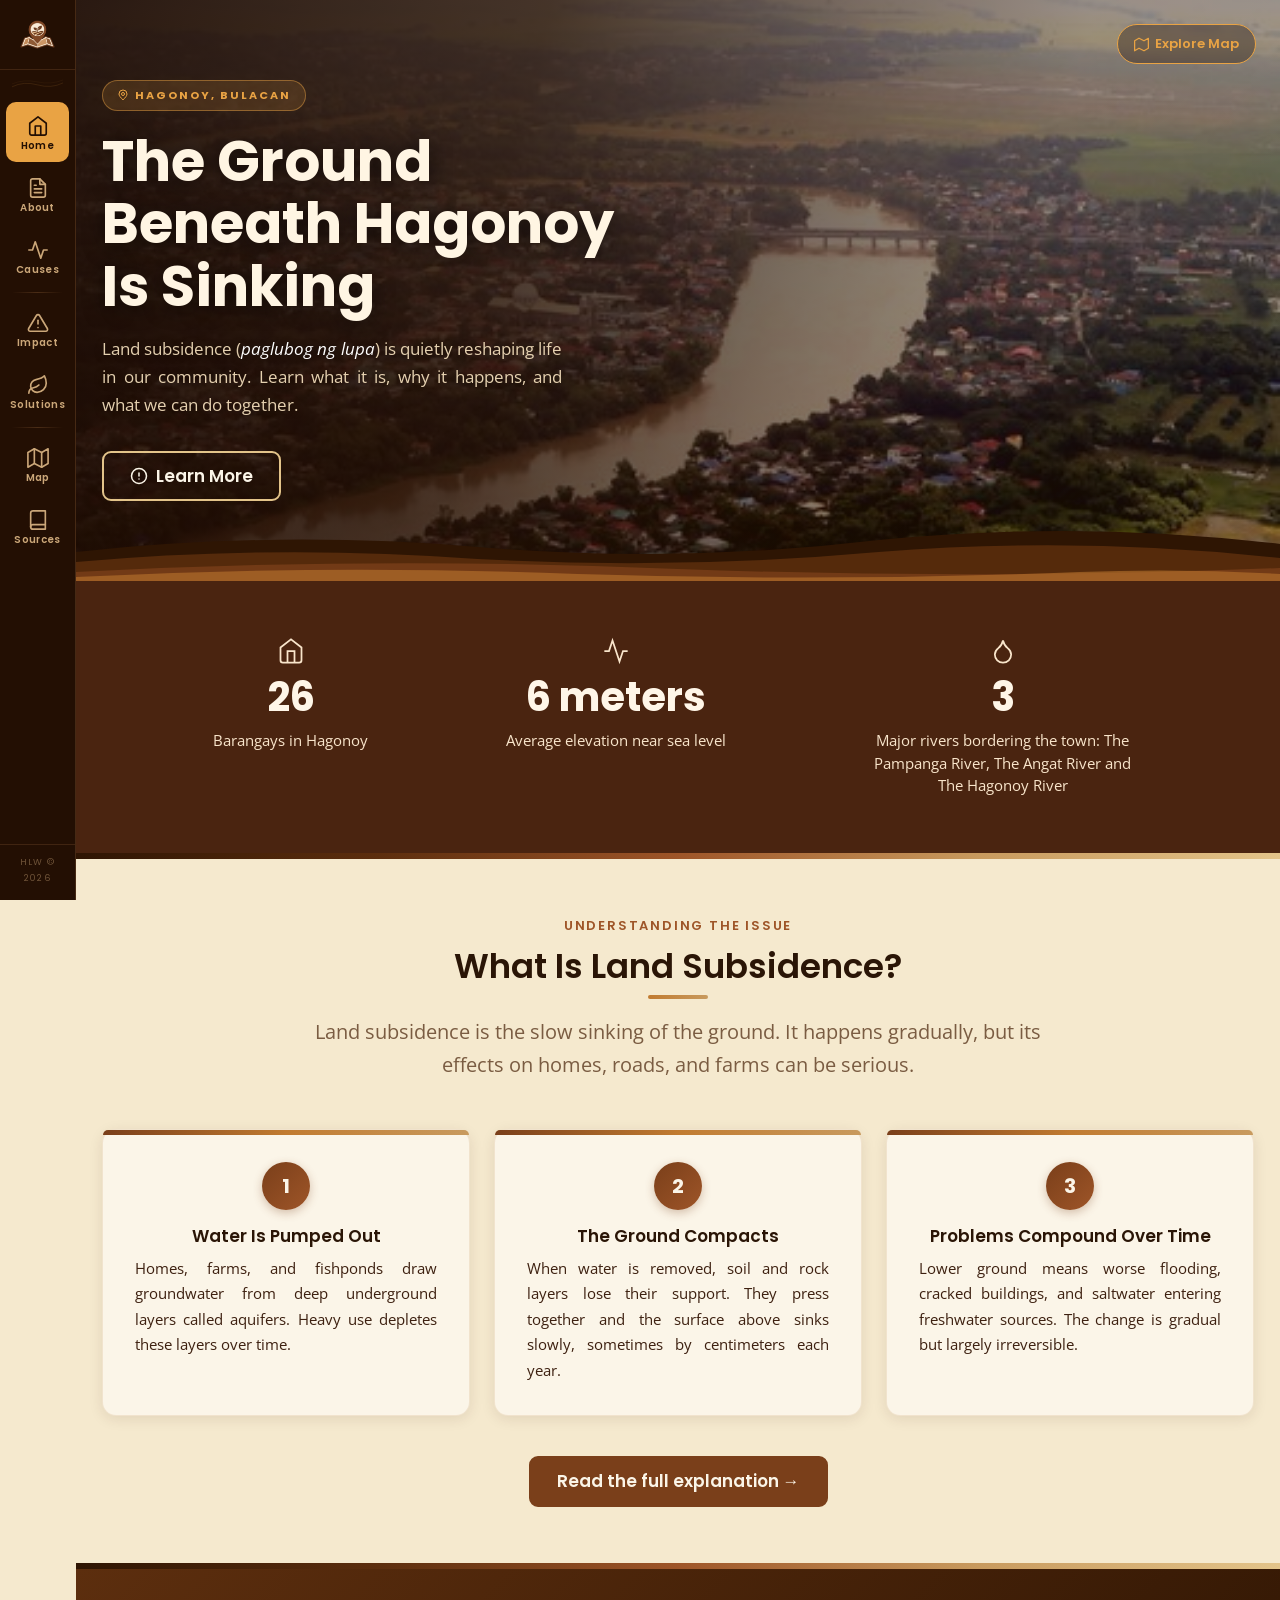
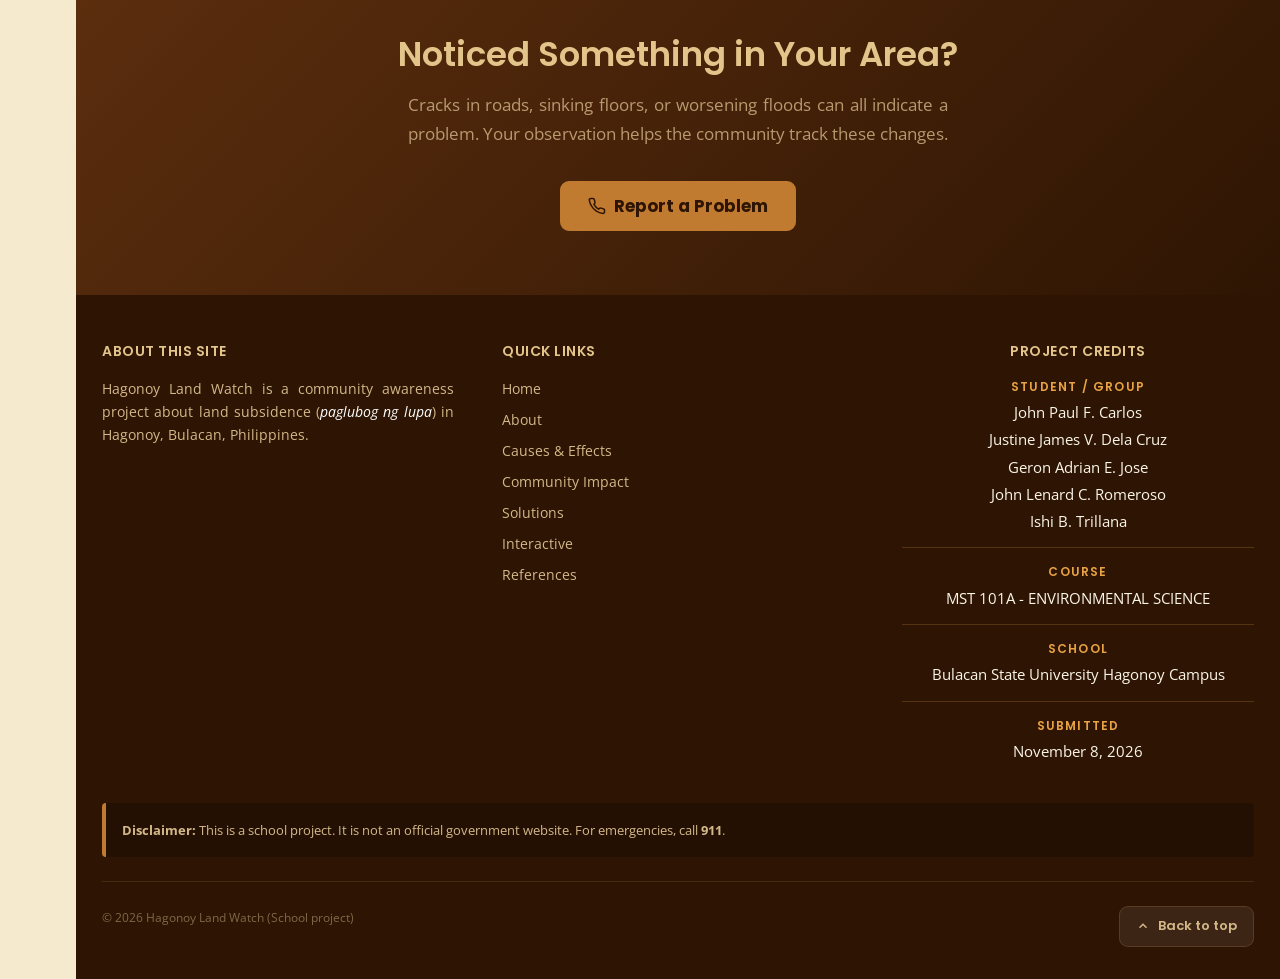
==== commit 45f375ae: "pinantay grrr" ====
--- a/index.html
+++ b/index.html
@@ -11,7 +11,7 @@
     content="A community awareness site about land subsidence (paglubog ng lupa) in Hagonoy, Bulacan. School project.">
   <meta property="og:type" content="website">
   <title>Home (Hagonoy Land Watch)</title>
- <link rel="icon" type="image/png" href="assets/icon.png">
+  <link rel="icon" type="image/png" href="assets/icon.png">
   <link rel="preconnect" href="https://fonts.googleapis.com">
   <link rel="preconnect" href="https://fonts.gstatic.com" crossorigin>
   <link
@@ -22,54 +22,6 @@
   <link rel="stylesheet" href="css/components.css">
   <link rel="stylesheet" href="css/pages.css">
   <style>
-    .quick-facts-band .quick-facts {
-      display: grid !important;
-      grid-template-columns: repeat(3, minmax(0, 1fr));
-      gap: 32px;
-      justify-content: center;
-      justify-items: center;
-      align-items: start;
-      text-align: center;
-      max-width: 1000px;
-      margin-inline: auto;
-    }
-
-    .quick-facts-band .quick-fact-item {
-      display: flex !important;
-      flex-direction: column;
-      align-items: center;
-      justify-content: flex-start;
-      text-align: center;
-      width: 100%;
-      margin: 0;
-    }
-
-    .quick-facts-band .quick-fact-icon {
-      display: flex;
-      justify-content: center;
-      align-items: center;
-      margin-inline: auto;
-    }
-
-    .quick-facts-band .quick-fact-number,
-    .quick-facts-band .quick-fact-label {
-      display: block;
-      width: 100%;
-      text-align: center;
-    }
-
-    .quick-facts-band .quick-fact-label {
-      max-width: 280px;
-      margin-inline: auto;
-    }
-
-    @media (max-width: 767px) {
-      .quick-facts-band .quick-facts {
-        grid-template-columns: 1fr;
-        gap: 28px;
-      }
-    }
-
     .section-header--center,
     .section-header--center h2,
     .section-header--center .eyebrow {
@@ -111,14 +63,7 @@
 
   <nav class="site-nav-rail" aria-label="Main navigation">
     <a href="index.html" class="nav-rail-brand" aria-label="Hagonoy Land Watch (Home)">
-   <img class="nav-rail-brand-icon" src="assets/icon.png" alt="" width="40" height="40">
-        <rect x="4" y="22" width="24" height="4" rx="2" fill="#7A3F1A" />
-        <rect x="4" y="17" width="24" height="4" rx="2" fill="#9E5528" />
-        <rect x="4" y="12" width="24" height="4" rx="2" fill="#C17B30" />
-        <path d="M8 12 Q16 4 24 12" stroke="#E9A344" stroke-width="1.5" fill="none" stroke-linecap="round" />
-        <path d="M11 12 Q16 7 21 12" stroke="#E9A344" stroke-width="1" fill="none" stroke-linecap="round"
-          opacity="0.6" />
-      </svg>
+      <img class="nav-rail-brand-icon" src="assets/icon.png" alt="" width="40" height="40">
       <span class="nav-rail-brand-text">Hagonoy<br>Land Watch</span>
     </a>
 
@@ -369,41 +314,57 @@
       </div>
     </section>
 
-    <section class="quick-facts-band" aria-label="Key facts about Hagonoy">
-      <div class="container">
-        <div class="quick-facts" role="list">
-          <div class="quick-fact-item fade-in" role="listitem">
-            <div class="quick-fact-icon" aria-hidden="true">
-              <svg width="28" height="28" viewBox="0 0 24 24" fill="none" stroke="currentColor" stroke-width="1.5">
-                <path d="M3 9l9-7 9 7v11a2 2 0 0 1-2 2H5a2 2 0 0 1-2-2z" />
-                <polyline points="9 22 9 12 15 12 15 22" />
-              </svg>
-            </div>
-            <span class="quick-fact-number">26</span>
-            <span class="quick-fact-label">Barangays in Hagonoy</span>
-          </div>
-          <div class="quick-fact-item fade-in" role="listitem">
-            <div class="quick-fact-icon" aria-hidden="true">
-              <svg width="28" height="28" viewBox="0 0 24 24" fill="none" stroke="currentColor" stroke-width="1.5">
-                <polyline points="22 12 18 12 15 21 9 3 6 12 2 12" />
-              </svg>
-            </div>
-            <span class="quick-fact-number">6 meters</span>
-            <span class="quick-fact-label">Average elevation near sea level</span>
-          </div>
-          <div class="quick-fact-item fade-in" role="listitem">
-            <div class="quick-fact-icon" aria-hidden="true">
-              <svg width="28" height="28" viewBox="0 0 24 24" fill="none" stroke="currentColor" stroke-width="1.5">
-                <path
-                  d="M12 22a7 7 0 0 0 7-7c0-2-1-3.9-3-5.5s-3.5-4-4-6.5c-.5 2.5-2 4.9-4 6.5C6 11.1 5 13 5 15a7 7 0 0 0 7 7z" />
-              </svg>
-            </div>
-            <span class="quick-fact-number">3</span>
-            <span class="quick-fact-label">Major rivers bordering the town: The Pampanga River, The Angat River and The Hagonoy River</span>
-          </div>
-        </div>
-      </div>
-    </section>
+    <aside id="hlw-key-facts" aria-label="Key facts about Hagonoy"
+      style="display:block;width:100%;box-sizing:border-box;background:#4a2410;padding:56px 24px;">
+      <ul role="list"
+        style="list-style:none;margin:0 auto;padding:0;width:100%;max-width:1200px;display:flex;flex-wrap:wrap;justify-content:space-evenly;align-items:flex-start;gap:40px 24px;text-align:center;">
+        <li
+          style="display:flex;flex-direction:column;align-items:center;justify-content:flex-start;gap:10px;flex:0 1 auto;width:auto;max-width:300px;margin:0;padding:0;text-align:center;">
+          <figure aria-hidden="true"
+            style="display:flex;justify-content:center;align-items:center;margin:0;padding:0;color:#f9e5cb;">
+            <svg width="28" height="28" viewBox="0 0 24 24" fill="none" stroke="currentColor" stroke-width="1.5">
+              <path d="M3 9l9-7 9 7v11a2 2 0 0 1-2 2H5a2 2 0 0 1-2-2z" />
+              <polyline points="9 22 9 12 15 12 15 22" />
+            </svg>
+          </figure>
+          <strong
+            style="display:block;margin:0;font-family:'Poppins',sans-serif;font-size:40px;font-weight:700;line-height:1.1;color:#fff6e8;text-align:center;">26</strong>
+          <em
+            style="display:block;width:auto;max-width:280px;margin:0 auto;font-family:'Open Sans',sans-serif;font-size:15px;font-style:normal;font-weight:400;line-height:1.5;color:#f9e5cb;text-align:center;">Barangays
+            in Hagonoy</em>
+        </li>
+        <li
+          style="display:flex;flex-direction:column;align-items:center;justify-content:flex-start;gap:10px;flex:0 1 auto;width:auto;max-width:300px;margin:0;padding:0;text-align:center;">
+          <figure aria-hidden="true"
+            style="display:flex;justify-content:center;align-items:center;margin:0;padding:0;color:#f9e5cb;">
+            <svg width="28" height="28" viewBox="0 0 24 24" fill="none" stroke="currentColor" stroke-width="1.5">
+              <polyline points="22 12 18 12 15 21 9 3 6 12 2 12" />
+            </svg>
+          </figure>
+          <strong
+            style="display:block;margin:0;font-family:'Poppins',sans-serif;font-size:40px;font-weight:700;line-height:1.1;color:#fff6e8;text-align:center;">6
+            meters</strong>
+          <em
+            style="display:block;width:auto;max-width:280px;margin:0 auto;font-family:'Open Sans',sans-serif;font-size:15px;font-style:normal;font-weight:400;line-height:1.5;color:#f9e5cb;text-align:center;">Average
+            elevation near sea level</em>
+        </li>
+        <li
+          style="display:flex;flex-direction:column;align-items:center;justify-content:flex-start;gap:10px;flex:0 1 auto;width:auto;max-width:300px;margin:0;padding:0;text-align:center;">
+          <figure aria-hidden="true"
+            style="display:flex;justify-content:center;align-items:center;margin:0;padding:0;color:#f9e5cb;">
+            <svg width="28" height="28" viewBox="0 0 24 24" fill="none" stroke="currentColor" stroke-width="1.5">
+              <path
+                d="M12 22a7 7 0 0 0 7-7c0-2-1-3.9-3-5.5s-3.5-4-4-6.5c-.5 2.5-2 4.9-4 6.5C6 11.1 5 13 5 15a7 7 0 0 0 7 7z" />
+            </svg>
+          </figure>
+          <strong
+            style="display:block;margin:0;font-family:'Poppins',sans-serif;font-size:40px;font-weight:700;line-height:1.1;color:#fff6e8;text-align:center;">3</strong>
+          <em
+            style="display:block;width:auto;max-width:280px;margin:0 auto;font-family:'Open Sans',sans-serif;font-size:15px;font-style:normal;font-weight:400;line-height:1.5;color:#f9e5cb;text-align:center;">Major
+            rivers bordering the town: The Pampanga River, The Angat River and The Hagonoy River</em>
+        </li>
+      </ul>
+    </aside>
 
     <span class="soil-divider" aria-hidden="true"></span>
 
